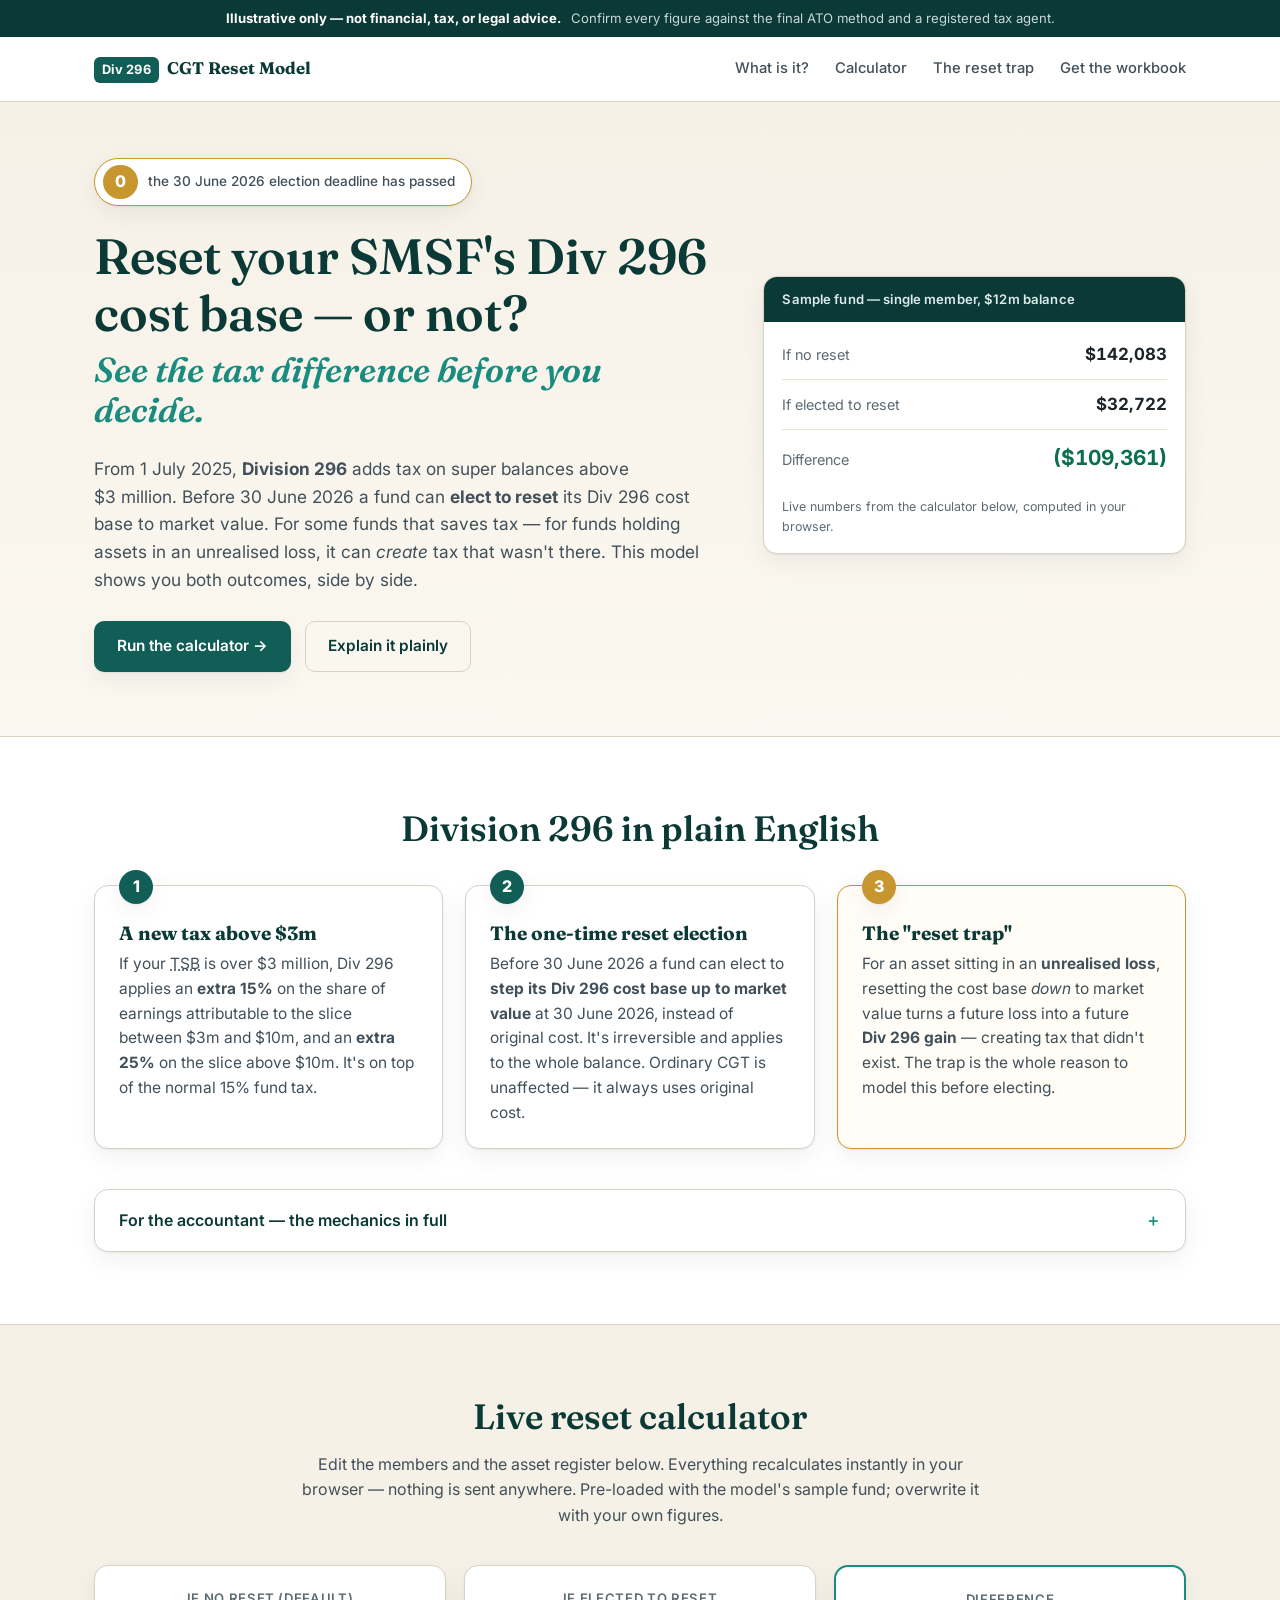
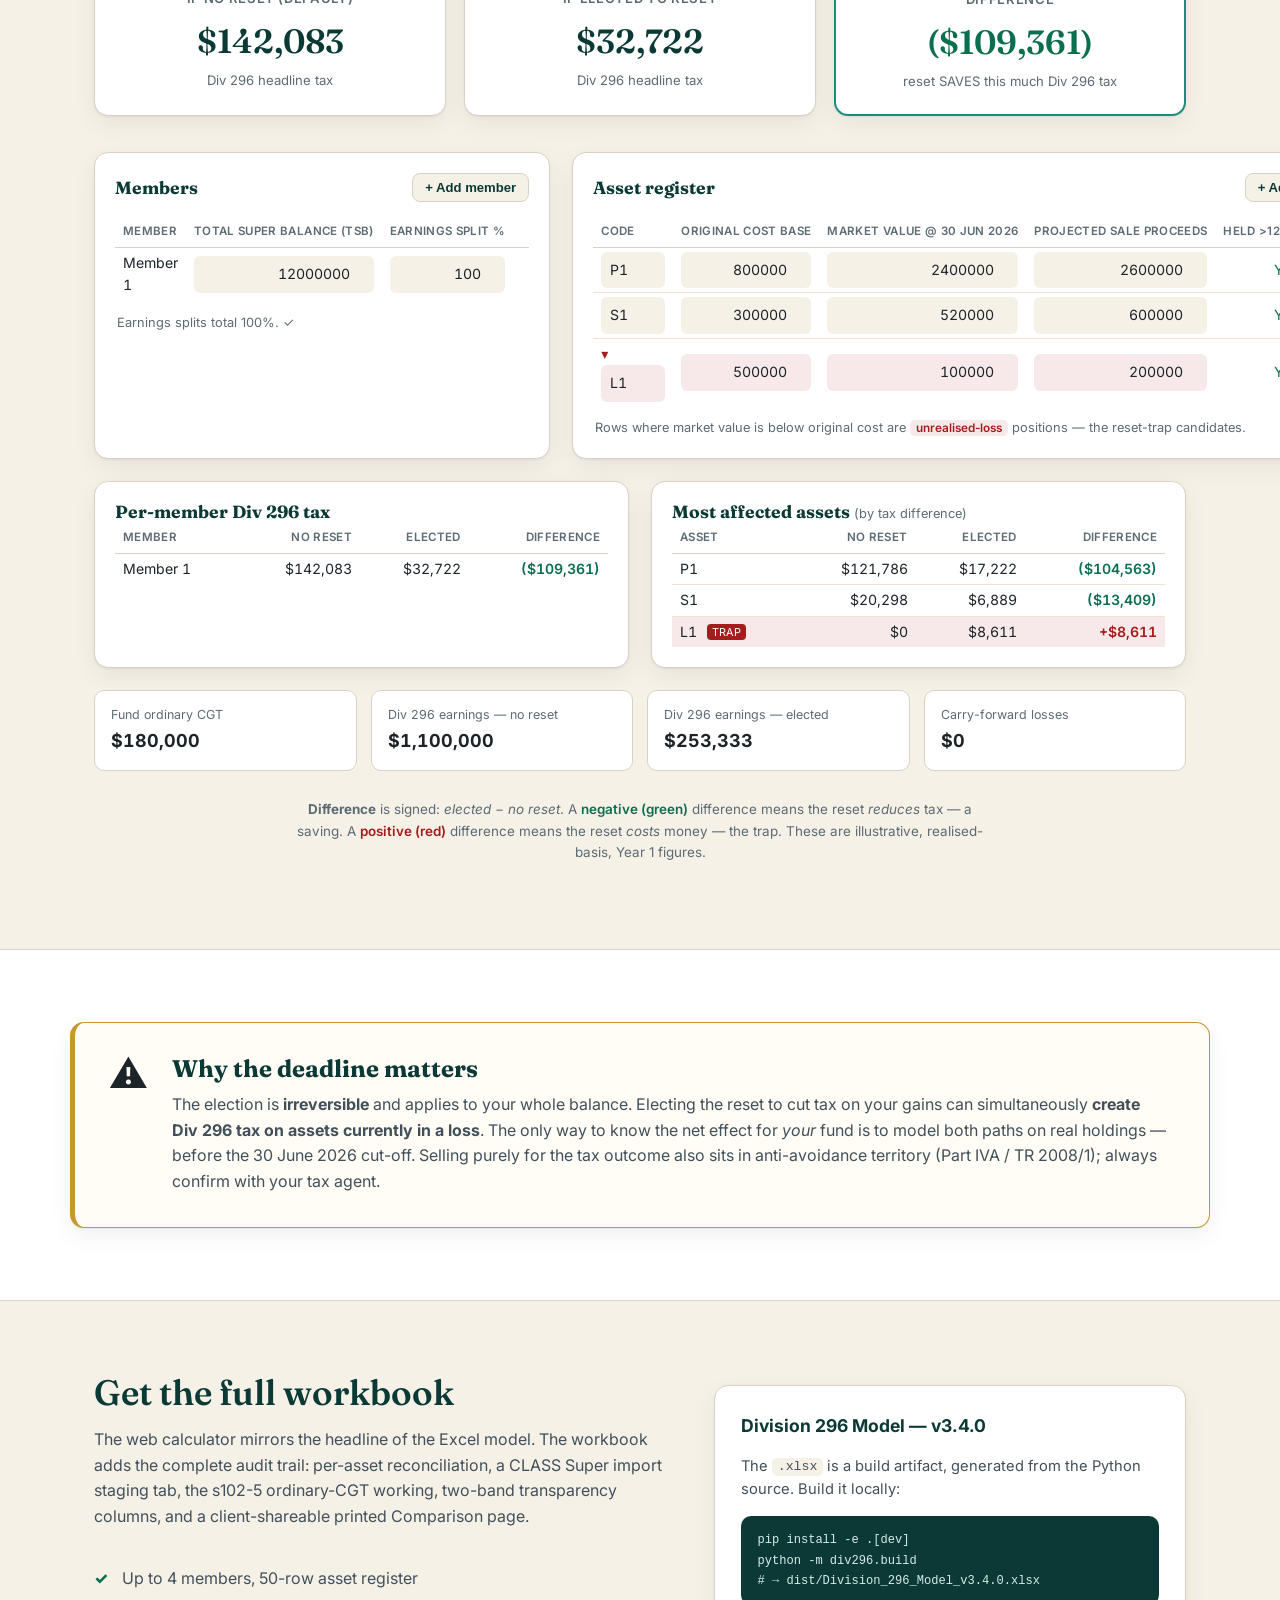
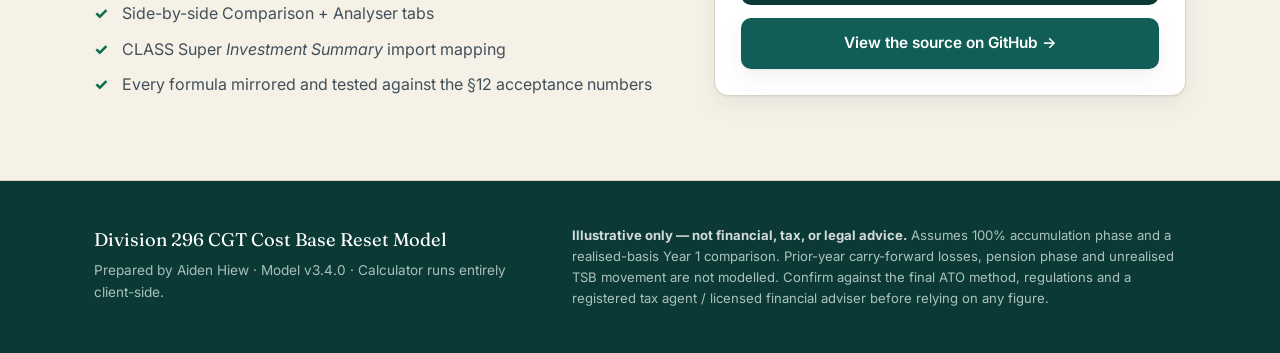
==== web/index.html @ 71cfc851 "Add static website: Div 296 reset explainer + live calculator A single-page, backend-free site under" ====
<!DOCTYPE html>
<html lang="en-AU">
  <head>
    <meta charset="UTF-8" />
    <meta name="viewport" content="width=device-width, initial-scale=1.0" />
    <title>Division 296 CGT Reset — should your SMSF elect before 30 June 2026?</title>
    <meta
      name="description"
      content="Illustrative model for the Division 296 cost-base reset election. See, side by side, your SMSF's Div 296 tax if you reset to market value vs if you don't — before the 30 June 2026 deadline."
    />
    <link rel="preconnect" href="https://fonts.googleapis.com" />
    <link rel="preconnect" href="https://fonts.gstatic.com" crossorigin />
    <link
      href="https://fonts.googleapis.com/css2?family=Inter:wght@400;500;600;700;800&family=Fraunces:opsz,wght@9..144,500;9..144,600&display=swap"
      rel="stylesheet"
    />
    <link rel="stylesheet" href="styles.css" />
  </head>
  <body>
    <!-- Persistent not-advice banner — mirrors the workbook's ILLUSTRATIVE header -->
    <div class="disclaimer-bar" role="note">
      <strong>Illustrative only — not financial, tax, or legal advice.</strong>
      <span>Confirm every figure against the final ATO method and a registered tax agent.</span>
    </div>

    <header class="site-header">
      <div class="wrap header-inner">
        <a class="brand" href="#top">
          <span class="brand-mark">Div&nbsp;296</span>
          <span class="brand-text">CGT Reset Model</span>
        </a>
        <nav class="nav">
          <a href="#explainer">What is it?</a>
          <a href="#calculator">Calculator</a>
          <a href="#trap">The reset trap</a>
          <a href="#download">Get the workbook</a>
        </nav>
      </div>
    </header>

    <main id="top">
      <!-- ───────────────────────── HERO ───────────────────────── -->
      <section class="hero">
        <div class="wrap hero-grid">
          <div class="hero-copy">
            <div class="countdown" id="countdown" aria-live="polite">
              <span class="countdown-num" id="countdown-days">—</span>
              <span class="countdown-label">days until the 30 June 2026 election deadline</span>
            </div>
            <h1>
              Reset your SMSF's Div&nbsp;296 cost base — or not?
              <em>See the tax difference before you decide.</em>
            </h1>
            <p class="lede">
              From 1 July 2025, <strong>Division 296</strong> adds tax on super balances above
              $3&nbsp;million. Before 30 June 2026 a fund can <strong>elect to reset</strong> its
              Div&nbsp;296 cost base to market value. For some funds that saves tax — for funds
              holding assets in an unrealised loss, it can <em>create</em> tax that wasn't there.
              This model shows you both outcomes, side by side.
            </p>
            <div class="hero-cta">
              <a class="btn btn-primary" href="#calculator">Run the calculator →</a>
              <a class="btn btn-ghost" href="#explainer">Explain it plainly</a>
            </div>
          </div>
          <aside class="hero-card" aria-label="Sample result">
            <div class="hero-card-head">Sample fund — single member, $12m balance</div>
            <div class="hero-card-rows" id="hero-sample">
              <!-- filled by app.js from the §12 sample register -->
            </div>
            <p class="hero-card-foot">
              Live numbers from the calculator below, computed in your browser.
            </p>
          </aside>
        </div>
      </section>

      <!-- ─────────────────────── EXPLAINER ─────────────────────── -->
      <section id="explainer" class="section">
        <div class="wrap">
          <h2 class="section-title">Division 296 in plain English</h2>
          <div class="explainer-grid">
            <article class="card">
              <div class="card-num">1</div>
              <h3>A new tax above $3m</h3>
              <p>
                If your <abbr title="Total Superannuation Balance">TSB</abbr> is over
                $3&nbsp;million, Div&nbsp;296 applies an <strong>extra 15%</strong> on the share of
                earnings attributable to the slice between $3m and $10m, and an
                <strong>extra 25%</strong> on the slice above $10m. It's on top of the normal 15%
                fund tax.
              </p>
            </article>
            <article class="card">
              <div class="card-num">2</div>
              <h3>The one-time reset election</h3>
              <p>
                Before 30 June 2026 a fund can elect to <strong>step its Div&nbsp;296 cost base up
                to market value</strong> at 30 June 2026, instead of original cost. It's
                irreversible and applies to the whole balance. Ordinary CGT is unaffected — it
                always uses original cost.
              </p>
            </article>
            <article class="card card-warn">
              <div class="card-num">3</div>
              <h3>The "reset trap"</h3>
              <p>
                For an asset sitting in an <strong>unrealised loss</strong>, resetting the cost base
                <em>down</em> to market value turns a future loss into a future
                <strong>Div&nbsp;296 gain</strong> — creating tax that didn't exist. The trap is the
                whole reason to model this before electing.
              </p>
            </article>
          </div>

          <details class="deep-dive">
            <summary>For the accountant — the mechanics in full</summary>
            <div class="deep-dive-body">
              <ul>
                <li>
                  <strong>Two-band tax.</strong> A member's tax =
                  <code>earnings × split × (band1 × 15% + band2 × 25%)</code>, where
                  <code>band1</code> is the proportion of TSB in the $3m–$10m slice and
                  <code>band2</code> the proportion above $10m. The $10m / +25% tier is enacted law
                  and always applies.
                </li>
                <li>
                  <strong>Intra-year netting (s102-5).</strong> Capital gains and losses net within
                  the income year at the fund level, for both ordinary CGT and Div&nbsp;296. Div&nbsp;296
                  fund earnings = <code>MAX(0, Σ adjusted gains)</code> — floored at zero.
                </li>
                <li>
                  <strong>1/3 CGT discount.</strong> Applies to assets held &gt; 12 months, to gains
                  only (never losses), on both the ordinary and Div&nbsp;296 sides.
                </li>
                <li>
                  <strong>Per-asset allocation.</strong> Each asset's Div&nbsp;296 tax is its share of
                  the headline, pro-rata by positive adjusted gain. Loss assets bear $0 — even when
                  they reduce the headline at fund level.
                </li>
                <li>
                  <strong>Not modelled:</strong> prior-year carry-forward losses, pension phase
                  (assumes 100% accumulation), and unrealised TSB movement under the no-reset path
                  (compares realised vs realised). See the workbook's Notes tab.
                </li>
              </ul>
            </div>
          </details>
        </div>
      </section>

      <!-- ─────────────────────── CALCULATOR ─────────────────────── -->
      <section id="calculator" class="section section-alt">
        <div class="wrap">
          <h2 class="section-title">Live reset calculator</h2>
          <p class="section-sub">
            Edit the members and the asset register below. Everything recalculates instantly in
            your browser — nothing is sent anywhere. Pre-loaded with the model's sample fund;
            overwrite it with your own figures.
          </p>

          <!-- Headline result cards -->
          <div class="result-cards" id="result-cards" aria-live="polite">
            <div class="result-card">
              <div class="result-label">If no reset (default)</div>
              <div class="result-value" id="rc-noreset">—</div>
              <div class="result-note">Div 296 headline tax</div>
            </div>
            <div class="result-card">
              <div class="result-label">If elected to reset</div>
              <div class="result-value" id="rc-elected">—</div>
              <div class="result-note">Div 296 headline tax</div>
            </div>
            <div class="result-card result-card-diff">
              <div class="result-label">Difference</div>
              <div class="result-value" id="rc-diff">—</div>
              <div class="result-note" id="rc-diff-note">elected − no reset</div>
            </div>
          </div>

          <div class="calc-grid">
            <!-- Members -->
            <div class="panel">
              <div class="panel-head">
                <h3>Members</h3>
                <button class="btn-mini" id="add-member" type="button">+ Add member</button>
              </div>
              <div class="table-scroll">
                <table class="data-table" id="members-table">
                  <thead>
                    <tr>
                      <th>Member</th>
                      <th>Total super balance (TSB)</th>
                      <th>Earnings split %</th>
                      <th aria-label="remove"></th>
                    </tr>
                  </thead>
                  <tbody id="members-body"></tbody>
                </table>
              </div>
              <p class="panel-hint" id="split-hint"></p>
            </div>

            <!-- Assets -->
            <div class="panel">
              <div class="panel-head">
                <h3>Asset register</h3>
                <button class="btn-mini" id="add-asset" type="button">+ Add asset</button>
              </div>
              <div class="table-scroll">
                <table class="data-table data-table-assets" id="assets-table">
                  <thead>
                    <tr>
                      <th>Code</th>
                      <th>Original cost base</th>
                      <th>Market value @ 30 Jun 2026</th>
                      <th>Projected sale proceeds</th>
                      <th title="Held more than 12 months — eligible for the 1/3 CGT discount">
                        Held&nbsp;&gt;12m?
                      </th>
                      <th aria-label="remove"></th>
                    </tr>
                  </thead>
                  <tbody id="assets-body"></tbody>
                </table>
              </div>
              <p class="panel-hint">
                Rows where market value is below original cost are
                <span class="loss-chip">unrealised-loss</span> positions — the reset-trap candidates.
              </p>
            </div>
          </div>

          <!-- Breakdown: per-member + most-affected assets -->
          <div class="breakdown-grid">
            <div class="panel">
              <h3>Per-member Div 296 tax</h3>
              <div class="table-scroll">
                <table class="data-table" id="permember-table">
                  <thead>
                    <tr>
                      <th>Member</th>
                      <th>No reset</th>
                      <th>Elected</th>
                      <th>Difference</th>
                    </tr>
                  </thead>
                  <tbody id="permember-body"></tbody>
                </table>
              </div>
            </div>
            <div class="panel">
              <h3>Most affected assets <span class="subtle">(by tax difference)</span></h3>
              <div class="table-scroll">
                <table class="data-table" id="asset-impact-table">
                  <thead>
                    <tr>
                      <th>Asset</th>
                      <th>No reset</th>
                      <th>Elected</th>
                      <th>Difference</th>
                    </tr>
                  </thead>
                  <tbody id="asset-impact-body"></tbody>
                </table>
              </div>
            </div>
          </div>

          <!-- Supporting fund-level figures -->
          <div class="fund-figures" id="fund-figures"></div>

          <p class="calc-foot">
            <strong>Difference</strong> is signed: <em>elected − no&nbsp;reset</em>. A
            <span class="neg-inline">negative (green)</span> difference means the reset
            <em>reduces</em> tax — a saving. A <span class="pos-inline">positive (red)</span>
            difference means the reset <em>costs</em> money — the trap. These are illustrative,
            realised-basis, Year&nbsp;1 figures.
          </p>
        </div>
      </section>

      <!-- ─────────────────────── TRAP CALLOUT ─────────────────────── -->
      <section id="trap" class="section">
        <div class="wrap trap-callout">
          <div class="trap-icon" aria-hidden="true">⚠</div>
          <div>
            <h2>Why the deadline matters</h2>
            <p>
              The election is <strong>irreversible</strong> and applies to your whole balance.
              Electing the reset to cut tax on your gains can simultaneously
              <strong>create Div&nbsp;296 tax on assets currently in a loss</strong>. The only way to
              know the net effect for <em>your</em> fund is to model both paths on real holdings —
              before the 30 June 2026 cut-off. Selling purely for the tax outcome also sits in
              anti-avoidance territory (Part&nbsp;IVA / TR&nbsp;2008/1); always confirm with your tax
              agent.
            </p>
          </div>
        </div>
      </section>

      <!-- ─────────────────────── DOWNLOAD ─────────────────────── -->
      <section id="download" class="section section-alt">
        <div class="wrap download-grid">
          <div>
            <h2 class="section-title">Get the full workbook</h2>
            <p class="section-sub">
              The web calculator mirrors the headline of the Excel model. The workbook adds the
              complete audit trail: per-asset reconciliation, a CLASS Super import staging tab, the
              s102-5 ordinary-CGT working, two-band transparency columns, and a client-shareable
              printed Comparison page.
            </p>
            <ul class="feature-list">
              <li>Up to 4 members, 50-row asset register</li>
              <li>Side-by-side Comparison + Analyser tabs</li>
              <li>CLASS Super <em>Investment Summary</em> import mapping</li>
              <li>Every formula mirrored and tested against the §12 acceptance numbers</li>
            </ul>
          </div>
          <aside class="download-card">
            <div class="download-version" id="download-version">Division 296 Model — v3.4.0</div>
            <p>
              The <code>.xlsx</code> is a build artifact, generated from the Python source. Build it
              locally:
            </p>
            <pre><code>pip install -e .[dev]
python -m div296.build
# → dist/Division_296_Model_v3.4.0.xlsx</code></pre>
            <a
              class="btn btn-primary btn-block"
              href="https://github.com/aidenhiew/div296_cgt_reset"
              >View the source on GitHub →</a
            >
          </aside>
        </div>
      </section>
    </main>

    <footer class="site-footer">
      <div class="wrap footer-inner">
        <div>
          <div class="footer-brand">Division 296 CGT Cost Base Reset Model</div>
          <p class="footer-meta">
            Prepared by Aiden Hiew · Model <span id="footer-version">v3.4.0</span> ·
            Calculator runs entirely client-side.
          </p>
        </div>
        <p class="footer-disclaimer">
          <strong>Illustrative only — not financial, tax, or legal advice.</strong> Assumes 100%
          accumulation phase and a realised-basis Year&nbsp;1 comparison. Prior-year carry-forward
          losses, pension phase and unrealised TSB movement are not modelled. Confirm against the
          final ATO method, regulations and a registered tax agent / licensed financial adviser
          before relying on any figure.
        </p>
      </div>
    </footer>

    <script type="module" src="app.js"></script>
  </body>
</html>
---- web/styles.css ----
/* Division 296 CGT Reset — site styles.
   Palette echoes the workbook: dark teal section titles, sand/slate/sage,
   gold accent, and the sign-colour convention (muted green saving / red cost). */

:root {
  --teal-900: #0b3a36;
  --teal-700: #115e56;
  --teal-500: #1a8c7f;
  --sand: #f6f1e7;
  --sand-deep: #ece3d2;
  --slate: #41505a;
  --ink: #1c2429;
  --muted: #5c6b73;
  --line: #d9d2c4;
  --gold: #c8962e;
  --green: #0b6e4f; /* saving — matches Analyser reset-impact convention */
  --red: #a61b1b; /* cost / trap */
  --green-bg: #e8f3ee;
  --red-bg: #f7e9e9;
  --white: #ffffff;
  --shadow: 0 1px 2px rgba(16, 24, 28, 0.06), 0 8px 24px rgba(16, 24, 28, 0.06);
  --radius: 14px;
  --maxw: 1140px;
}

* {
  box-sizing: border-box;
}

html {
  scroll-behavior: smooth;
}

body {
  margin: 0;
  font-family: "Inter", system-ui, -apple-system, Segoe UI, Roboto, sans-serif;
  color: var(--ink);
  background: var(--white);
  line-height: 1.6;
  -webkit-font-smoothing: antialiased;
}

.wrap {
  max-width: var(--maxw);
  margin: 0 auto;
  padding: 0 24px;
}

h1,
h2,
h3 {
  font-family: "Fraunces", Georgia, serif;
  line-height: 1.15;
  color: var(--teal-900);
  margin: 0 0 0.4em;
}

a {
  color: var(--teal-700);
  text-decoration: none;
}
a:hover {
  text-decoration: underline;
}

abbr {
  text-decoration-style: dotted;
  cursor: help;
}

code {
  font-family: ui-monospace, SFMono-Regular, Menlo, Consolas, monospace;
  font-size: 0.9em;
  background: var(--sand);
  padding: 0.1em 0.4em;
  border-radius: 5px;
}

/* ── Disclaimer bar ── */
.disclaimer-bar {
  background: var(--teal-900);
  color: #e9f3f0;
  font-size: 0.82rem;
  text-align: center;
  padding: 8px 16px;
}
.disclaimer-bar strong {
  color: var(--white);
}
.disclaimer-bar span {
  opacity: 0.85;
  margin-left: 6px;
}

/* ── Header ── */
.site-header {
  position: sticky;
  top: 0;
  z-index: 20;
  background: rgba(255, 255, 255, 0.92);
  backdrop-filter: blur(8px);
  border-bottom: 1px solid var(--line);
}
.header-inner {
  display: flex;
  align-items: center;
  justify-content: space-between;
  height: 64px;
}
.brand {
  display: flex;
  align-items: baseline;
  gap: 8px;
  color: var(--teal-900);
  font-weight: 700;
}
.brand:hover {
  text-decoration: none;
}
.brand-mark {
  background: var(--teal-700);
  color: var(--white);
  font-size: 0.8rem;
  padding: 3px 8px;
  border-radius: 6px;
  letter-spacing: 0.02em;
}
.brand-text {
  font-family: "Fraunces", serif;
  font-size: 1.05rem;
}
.nav {
  display: flex;
  gap: 26px;
  font-size: 0.92rem;
  font-weight: 500;
}
.nav a {
  color: var(--slate);
}
@media (max-width: 720px) {
  .nav {
    display: none;
  }
}

/* ── Hero ── */
.hero {
  background: linear-gradient(180deg, var(--sand) 0%, #fbf8f1 100%);
  border-bottom: 1px solid var(--line);
  padding: 56px 0 64px;
}
.hero-grid {
  display: grid;
  grid-template-columns: 1.25fr 0.85fr;
  gap: 48px;
  align-items: center;
}
@media (max-width: 880px) {
  .hero-grid {
    grid-template-columns: 1fr;
    gap: 32px;
  }
}
.countdown {
  display: inline-flex;
  align-items: center;
  gap: 10px;
  background: var(--white);
  border: 1px solid var(--gold);
  color: var(--slate);
  border-radius: 999px;
  padding: 6px 16px 6px 8px;
  font-size: 0.85rem;
  font-weight: 500;
  box-shadow: var(--shadow);
  margin-bottom: 22px;
}
.countdown-num {
  background: var(--gold);
  color: var(--white);
  font-weight: 800;
  font-size: 1rem;
  border-radius: 999px;
  padding: 4px 12px;
  min-width: 34px;
  text-align: center;
}
.hero-copy h1 {
  font-size: clamp(2rem, 4.4vw, 3.1rem);
  font-weight: 600;
  margin-bottom: 0.5em;
}
.hero-copy h1 em {
  display: block;
  color: var(--teal-500);
  font-style: italic;
  font-size: 0.7em;
  margin-top: 0.25em;
}
.lede {
  font-size: 1.08rem;
  color: var(--slate);
  max-width: 38em;
}
.hero-cta {
  display: flex;
  gap: 14px;
  margin-top: 28px;
  flex-wrap: wrap;
}

.btn {
  display: inline-block;
  font-weight: 600;
  font-size: 0.96rem;
  padding: 12px 22px;
  border-radius: 10px;
  border: 1.5px solid transparent;
  cursor: pointer;
  transition: transform 0.05s ease, box-shadow 0.15s ease, background 0.15s ease;
}
.btn:hover {
  text-decoration: none;
}
.btn:active {
  transform: translateY(1px);
}
.btn-primary {
  background: var(--teal-700);
  color: var(--white);
  box-shadow: var(--shadow);
}
.btn-primary:hover {
  background: var(--teal-900);
}
.btn-ghost {
  background: transparent;
  border-color: var(--line);
  color: var(--teal-900);
}
.btn-ghost:hover {
  border-color: var(--teal-500);
}
.btn-block {
  display: block;
  text-align: center;
  width: 100%;
}

/* Hero sample card */
.hero-card {
  background: var(--white);
  border: 1px solid var(--line);
  border-radius: var(--radius);
  box-shadow: var(--shadow);
  overflow: hidden;
}
.hero-card-head {
  background: var(--teal-900);
  color: #dcebe9;
  font-size: 0.82rem;
  font-weight: 600;
  padding: 12px 18px;
  letter-spacing: 0.01em;
}
.hero-card-rows {
  padding: 8px 18px;
}
.hero-row {
  display: flex;
  justify-content: space-between;
  align-items: baseline;
  padding: 11px 0;
  border-bottom: 1px solid var(--sand-deep);
}
.hero-row:last-child {
  border-bottom: 0;
}
.hero-row .k {
  color: var(--muted);
  font-size: 0.9rem;
}
.hero-row .v {
  font-weight: 700;
  font-variant-numeric: tabular-nums;
  font-size: 1.05rem;
}
.hero-row.headline .v {
  font-size: 1.3rem;
}
.hero-card-foot {
  font-size: 0.78rem;
  color: var(--muted);
  padding: 0 18px 16px;
  margin: 4px 0 0;
}

/* ── Sections ── */
.section {
  padding: 72px 0;
}
.section-alt {
  background: var(--sand);
  border-top: 1px solid var(--line);
  border-bottom: 1px solid var(--line);
}
.section-title {
  font-size: clamp(1.6rem, 3vw, 2.2rem);
  font-weight: 600;
  text-align: center;
}
.section-sub {
  text-align: center;
  color: var(--slate);
  max-width: 44em;
  margin: 0 auto 36px;
}

/* Explainer cards */
.explainer-grid {
  display: grid;
  grid-template-columns: repeat(3, 1fr);
  gap: 22px;
  margin-top: 36px;
}
@media (max-width: 820px) {
  .explainer-grid {
    grid-template-columns: 1fr;
  }
}
.card {
  position: relative;
  background: var(--white);
  border: 1px solid var(--line);
  border-radius: var(--radius);
  padding: 28px 24px 22px;
  box-shadow: var(--shadow);
}
.card-num {
  position: absolute;
  top: -16px;
  left: 24px;
  width: 34px;
  height: 34px;
  border-radius: 50%;
  background: var(--teal-700);
  color: var(--white);
  font-weight: 800;
  display: grid;
  place-items: center;
  box-shadow: var(--shadow);
}
.card h3 {
  margin-top: 8px;
  font-size: 1.2rem;
}
.card p {
  color: var(--slate);
  margin: 0;
  font-size: 0.97rem;
}
.card-warn {
  border-color: var(--gold);
  background: #fffdf6;
}
.card-warn .card-num {
  background: var(--gold);
}

.deep-dive {
  margin-top: 40px;
  background: var(--white);
  border: 1px solid var(--line);
  border-radius: var(--radius);
  box-shadow: var(--shadow);
  overflow: hidden;
}
.deep-dive summary {
  cursor: pointer;
  padding: 18px 24px;
  font-weight: 600;
  color: var(--teal-900);
  list-style: none;
}
.deep-dive summary::after {
  content: "＋";
  float: right;
  color: var(--teal-500);
  font-weight: 700;
}
.deep-dive[open] summary::after {
  content: "－";
}
.deep-dive-body {
  padding: 0 24px 20px;
  border-top: 1px solid var(--sand-deep);
}
.deep-dive-body ul {
  margin: 16px 0 0;
  padding-left: 20px;
  color: var(--slate);
}
.deep-dive-body li {
  margin-bottom: 12px;
}

/* ── Calculator ── */
.result-cards {
  display: grid;
  grid-template-columns: repeat(3, 1fr);
  gap: 18px;
  margin: 8px 0 36px;
}
@media (max-width: 720px) {
  .result-cards {
    grid-template-columns: 1fr;
  }
}
.result-card {
  background: var(--white);
  border: 1px solid var(--line);
  border-radius: var(--radius);
  padding: 22px 24px;
  box-shadow: var(--shadow);
  text-align: center;
}
.result-card-diff {
  border-width: 2px;
  border-color: var(--teal-500);
}
.result-label {
  font-size: 0.82rem;
  font-weight: 600;
  text-transform: uppercase;
  letter-spacing: 0.05em;
  color: var(--muted);
}
.result-value {
  font-family: "Fraunces", serif;
  font-size: 2.1rem;
  font-weight: 600;
  color: var(--teal-900);
  margin: 6px 0 2px;
  font-variant-numeric: tabular-nums;
}
.result-note {
  font-size: 0.82rem;
  color: var(--muted);
}
.result-value.neg {
  color: var(--green);
}
.result-value.pos {
  color: var(--red);
}

.calc-grid,
.breakdown-grid {
  display: grid;
  grid-template-columns: 0.85fr 1.15fr;
  gap: 22px;
}
.breakdown-grid {
  grid-template-columns: 1fr 1fr;
  margin-top: 22px;
}
@media (max-width: 920px) {
  .calc-grid,
  .breakdown-grid {
    grid-template-columns: 1fr;
  }
}
.panel {
  background: var(--white);
  border: 1px solid var(--line);
  border-radius: var(--radius);
  padding: 20px;
  box-shadow: var(--shadow);
}
.panel h3 {
  font-size: 1.1rem;
  margin: 0;
}
.panel-head {
  display: flex;
  align-items: center;
  justify-content: space-between;
  margin-bottom: 14px;
}
.subtle {
  font-family: "Inter", sans-serif;
  font-weight: 400;
  font-size: 0.8rem;
  color: var(--muted);
}
.btn-mini {
  background: var(--sand);
  border: 1px solid var(--line);
  color: var(--teal-900);
  font-weight: 600;
  font-size: 0.82rem;
  padding: 6px 12px;
  border-radius: 8px;
  cursor: pointer;
}
.btn-mini:hover {
  background: var(--sand-deep);
}
.panel-hint {
  font-size: 0.8rem;
  color: var(--muted);
  margin: 12px 2px 0;
}

.table-scroll {
  overflow-x: auto;
}
.data-table {
  width: 100%;
  border-collapse: collapse;
  font-size: 0.88rem;
}
.data-table th {
  text-align: right;
  font-size: 0.72rem;
  text-transform: uppercase;
  letter-spacing: 0.03em;
  color: var(--muted);
  font-weight: 600;
  padding: 6px 8px;
  border-bottom: 1.5px solid var(--line);
  white-space: nowrap;
}
.data-table th:first-child {
  text-align: left;
}
.data-table td {
  padding: 4px 8px;
  border-bottom: 1px solid var(--sand-deep);
  text-align: right;
  font-variant-numeric: tabular-nums;
}
.data-table td:first-child {
  text-align: left;
}
.data-table tbody tr:last-child td {
  border-bottom: 0;
}
.data-table input[type="text"],
.data-table input[type="number"] {
  width: 100%;
  min-width: 72px;
  border: 1px solid transparent;
  background: var(--sand);
  border-radius: 6px;
  padding: 6px 8px;
  font: inherit;
  font-variant-numeric: tabular-nums;
  text-align: right;
  color: var(--ink);
}
.data-table input[type="text"] {
  text-align: left;
  min-width: 64px;
}
.data-table input:focus {
  outline: none;
  border-color: var(--teal-500);
  background: var(--white);
}
.data-table tr.loss-row input {
  background: var(--red-bg);
}
.data-table tr.loss-row td:first-child::before {
  content: "▾ ";
  color: var(--red);
}
.row-remove {
  background: none;
  border: none;
  color: var(--muted);
  cursor: pointer;
  font-size: 1.1rem;
  line-height: 1;
  padding: 2px 6px;
}
.row-remove:hover {
  color: var(--red);
}
.held-toggle {
  cursor: pointer;
  user-select: none;
}
.loss-chip {
  background: var(--red-bg);
  color: var(--red);
  border-radius: 5px;
  padding: 1px 6px;
  font-weight: 600;
  font-size: 0.92em;
}

/* per-member / impact tables — value colouring */
.val-neg {
  color: var(--green);
  font-weight: 600;
}
.val-pos {
  color: var(--red);
  font-weight: 600;
}
.trap-row td {
  background: var(--red-bg);
}
.trap-tag {
  font-size: 0.68rem;
  background: var(--red);
  color: var(--white);
  border-radius: 4px;
  padding: 1px 5px;
  margin-left: 6px;
  vertical-align: middle;
}

.fund-figures {
  display: grid;
  grid-template-columns: repeat(4, 1fr);
  gap: 14px;
  margin-top: 22px;
}
@media (max-width: 720px) {
  .fund-figures {
    grid-template-columns: 1fr 1fr;
  }
}
.fund-fig {
  background: var(--white);
  border: 1px solid var(--line);
  border-radius: 10px;
  padding: 14px 16px;
}
.fund-fig .k {
  font-size: 0.78rem;
  color: var(--muted);
}
.fund-fig .v {
  font-weight: 700;
  font-size: 1.12rem;
  font-variant-numeric: tabular-nums;
  margin-top: 2px;
}

.neg-inline {
  color: var(--green);
  font-weight: 600;
}
.pos-inline {
  color: var(--red);
  font-weight: 600;
}
.calc-foot {
  font-size: 0.84rem;
  color: var(--muted);
  margin-top: 28px;
  text-align: center;
  max-width: 52em;
  margin-left: auto;
  margin-right: auto;
}

/* ── Trap callout ── */
.trap-callout {
  display: grid;
  grid-template-columns: auto 1fr;
  gap: 24px;
  align-items: start;
  background: #fffdf6;
  border: 1px solid var(--gold);
  border-left: 5px solid var(--gold);
  border-radius: var(--radius);
  padding: 32px 34px;
  box-shadow: var(--shadow);
}
.trap-icon {
  font-size: 2.4rem;
  line-height: 1;
}
.trap-callout h2 {
  margin-top: 0;
}
.trap-callout p {
  color: var(--slate);
  margin: 0;
}

/* ── Download ── */
.download-grid {
  display: grid;
  grid-template-columns: 1.1fr 0.9fr;
  gap: 44px;
  align-items: center;
}
@media (max-width: 820px) {
  .download-grid {
    grid-template-columns: 1fr;
  }
}
.download-grid .section-title,
.download-grid .section-sub {
  text-align: left;
  margin-left: 0;
}
.feature-list {
  list-style: none;
  padding: 0;
  margin: 8px 0 0;
}
.feature-list li {
  padding-left: 28px;
  position: relative;
  margin-bottom: 10px;
  color: var(--slate);
}
.feature-list li::before {
  content: "✓";
  position: absolute;
  left: 0;
  color: var(--green);
  font-weight: 800;
}
.download-card {
  background: var(--white);
  border: 1px solid var(--line);
  border-radius: var(--radius);
  padding: 26px;
  box-shadow: var(--shadow);
}
.download-version {
  font-weight: 700;
  color: var(--teal-900);
  font-size: 1.1rem;
  margin-bottom: 10px;
}
.download-card p {
  font-size: 0.92rem;
  color: var(--slate);
}
.download-card pre {
  background: var(--teal-900);
  color: #d7ece8;
  padding: 14px 16px;
  border-radius: 10px;
  overflow-x: auto;
  font-size: 0.84rem;
  line-height: 1.5;
}
.download-card pre code {
  background: none;
  padding: 0;
  color: inherit;
}

/* ── Footer ── */
.site-footer {
  background: var(--teal-900);
  color: #cfe0dc;
  padding: 44px 0;
}
.footer-inner {
  display: grid;
  grid-template-columns: 1fr 1.4fr;
  gap: 40px;
}
@media (max-width: 760px) {
  .footer-inner {
    grid-template-columns: 1fr;
    gap: 20px;
  }
}
.footer-brand {
  font-family: "Fraunces", serif;
  font-size: 1.15rem;
  color: var(--white);
}
.footer-meta {
  font-size: 0.85rem;
  opacity: 0.8;
  margin: 6px 0 0;
}
.footer-disclaimer {
  font-size: 0.82rem;
  opacity: 0.82;
  margin: 0;
}
.footer-disclaimer strong {
  color: var(--white);
  opacity: 1;
}
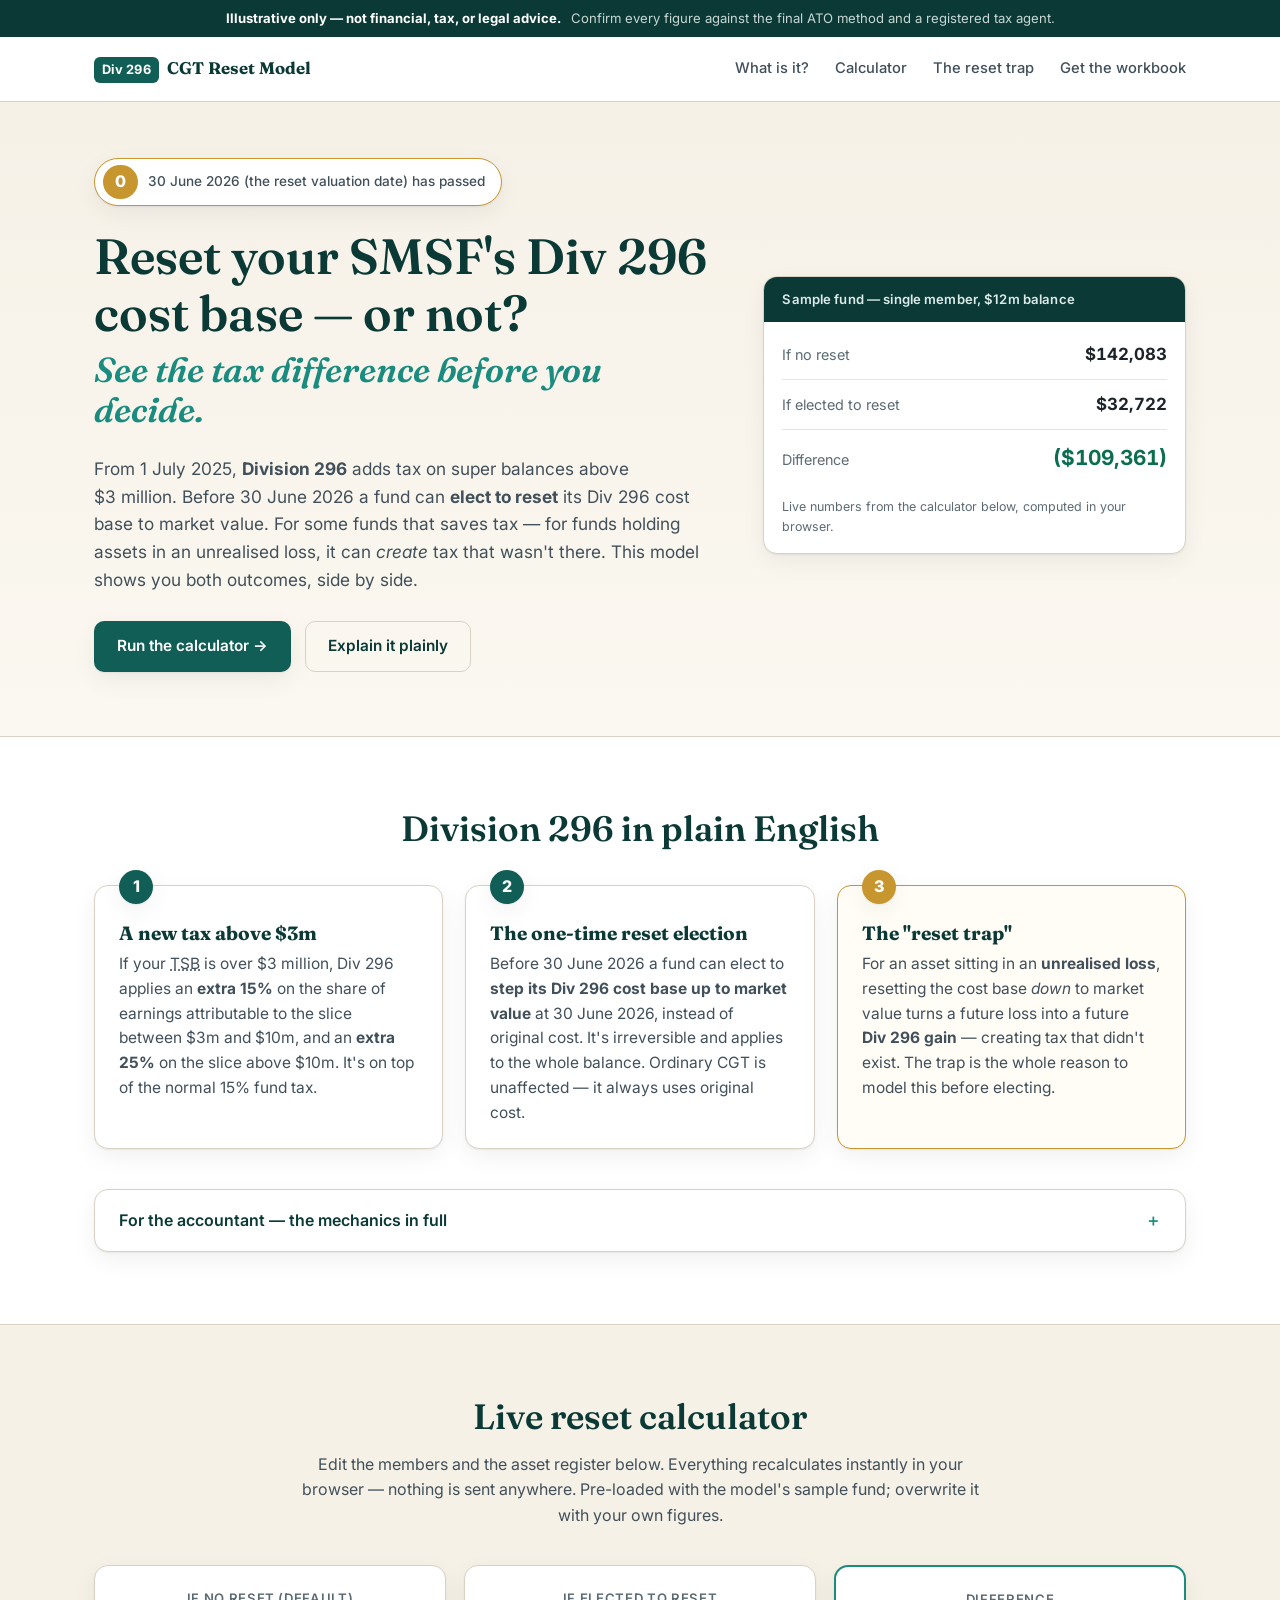
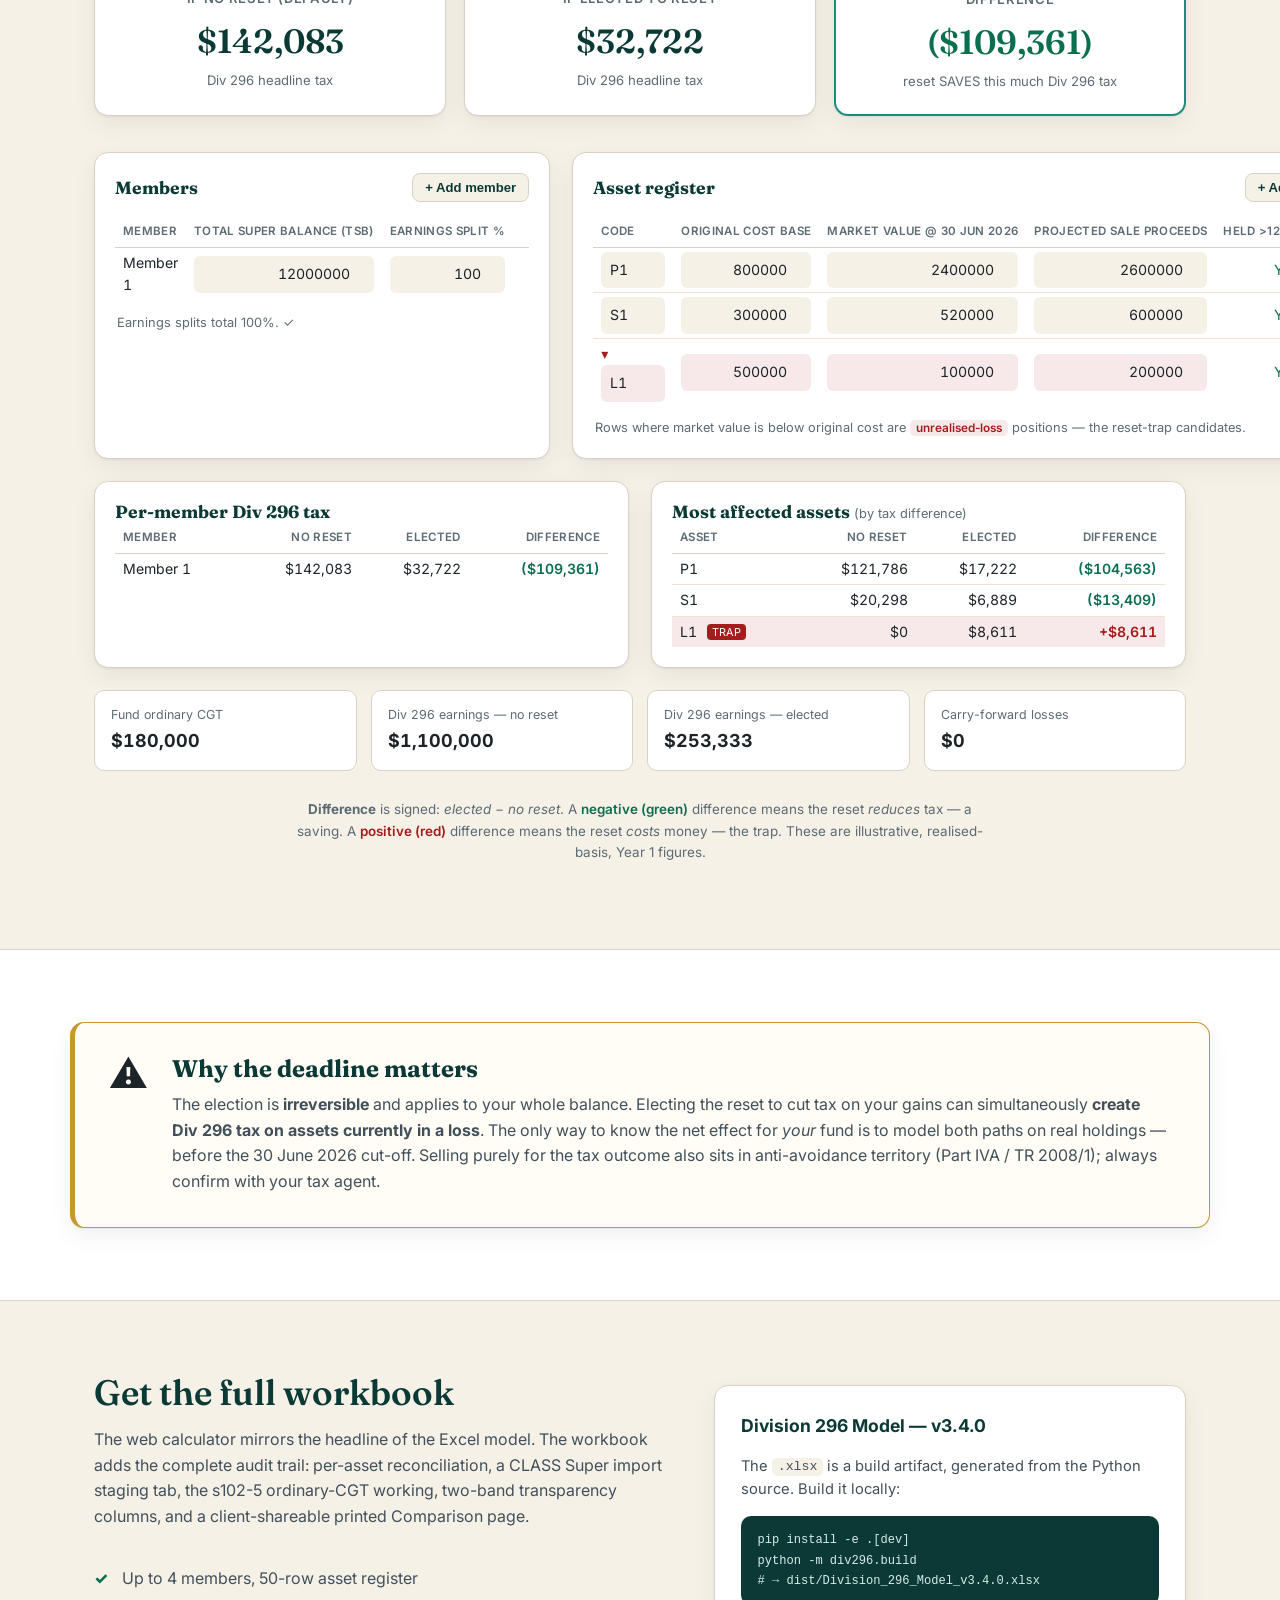
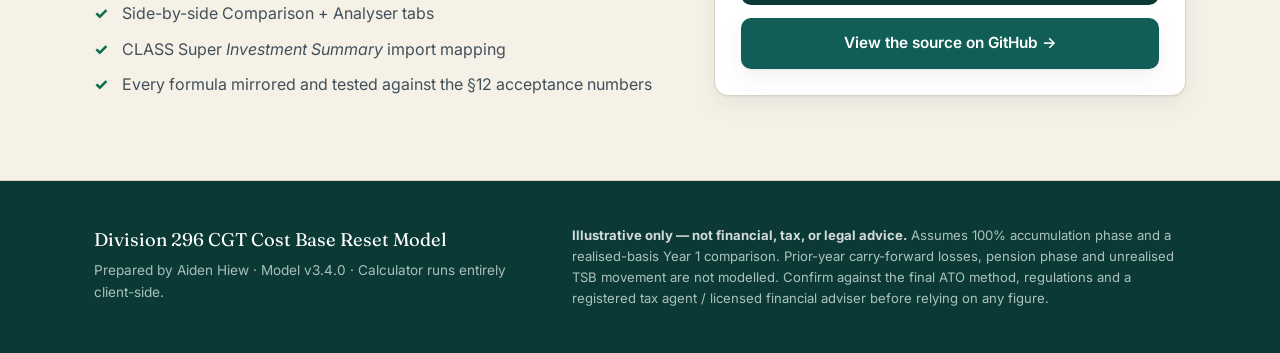
==== commit 721fe6a4: "Reframe countdown: 30 June 2026 is the reset valuation date, not a deadline The election is made wit" ====
--- a/web/index.html
+++ b/web/index.html
@@ -45,7 +45,7 @@
           <div class="hero-copy">
             <div class="countdown" id="countdown" aria-live="polite">
               <span class="countdown-num" id="countdown-days">—</span>
-              <span class="countdown-label">days until the 30 June 2026 election deadline</span>
+              <span class="countdown-label">days until 30 June 2026 (the reset valuation date)</span>
             </div>
             <h1>
               Reset your SMSF's Div&nbsp;296 cost base — or not?
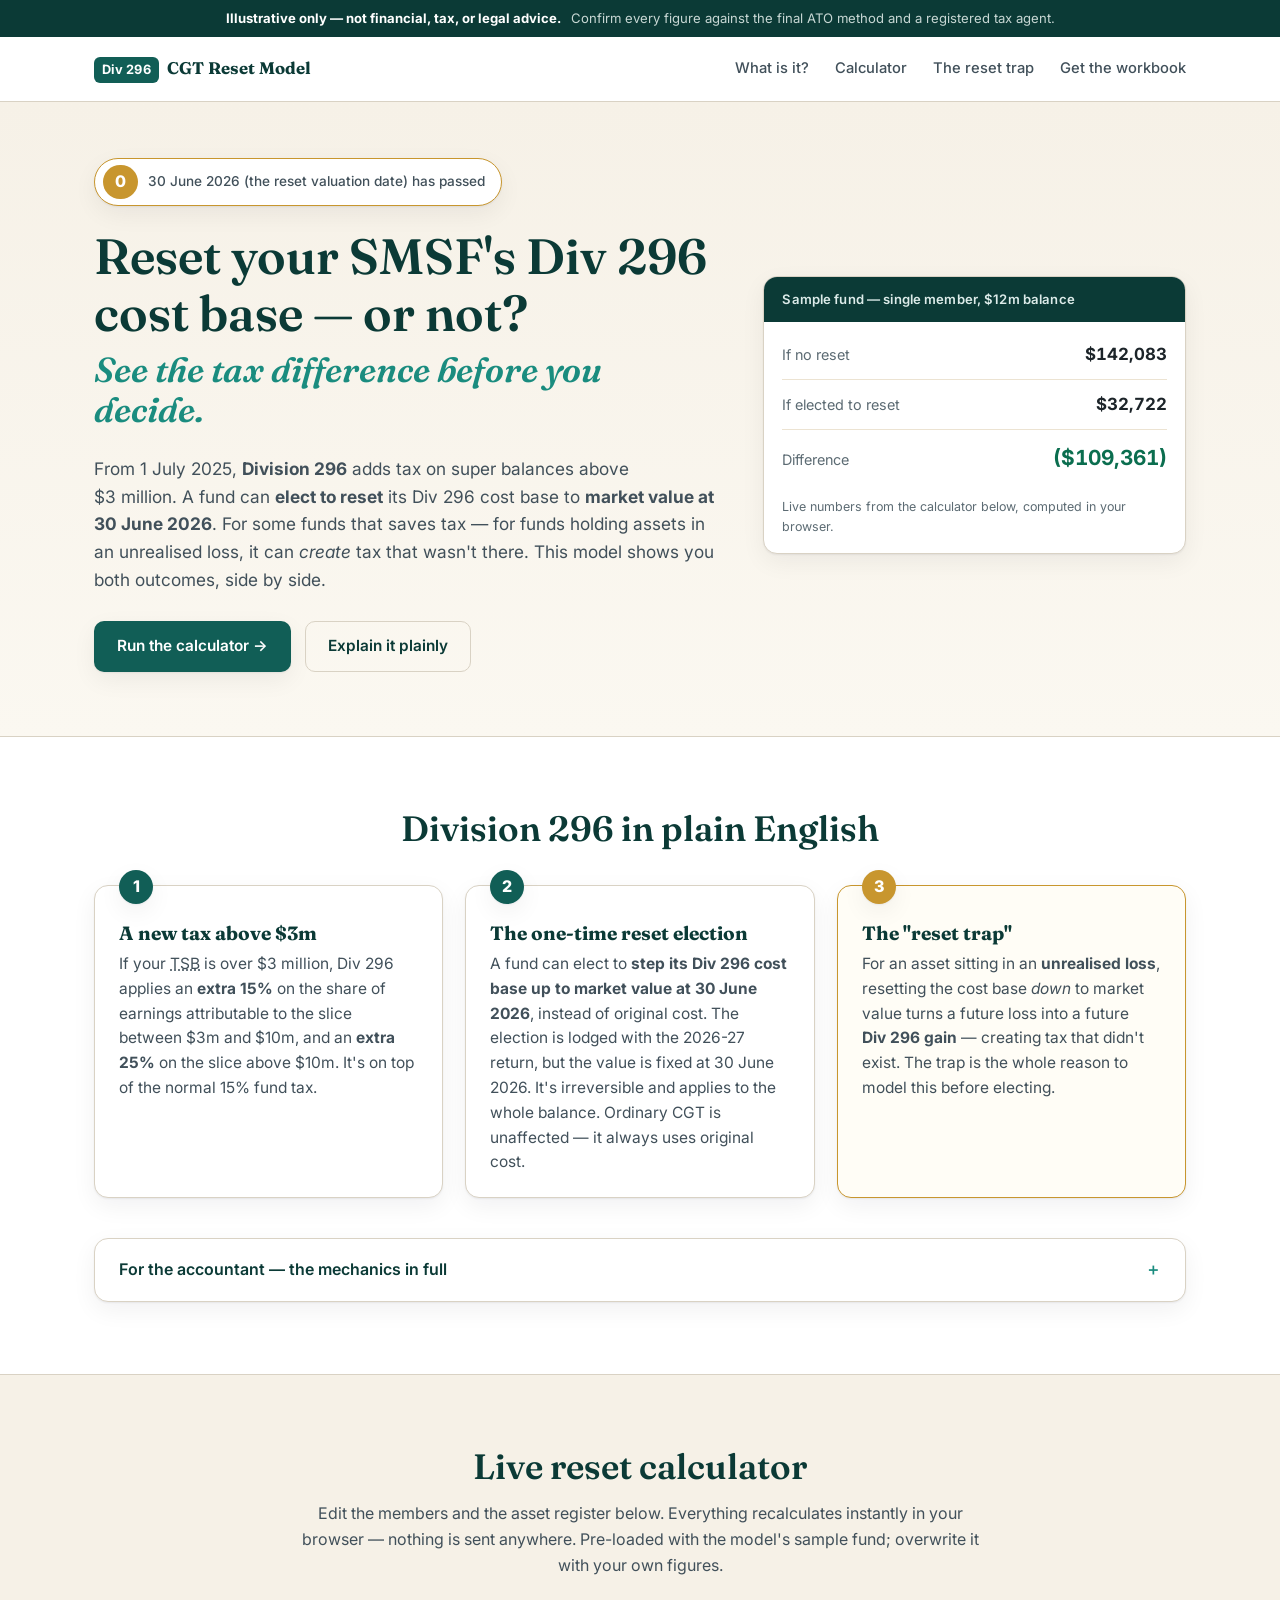
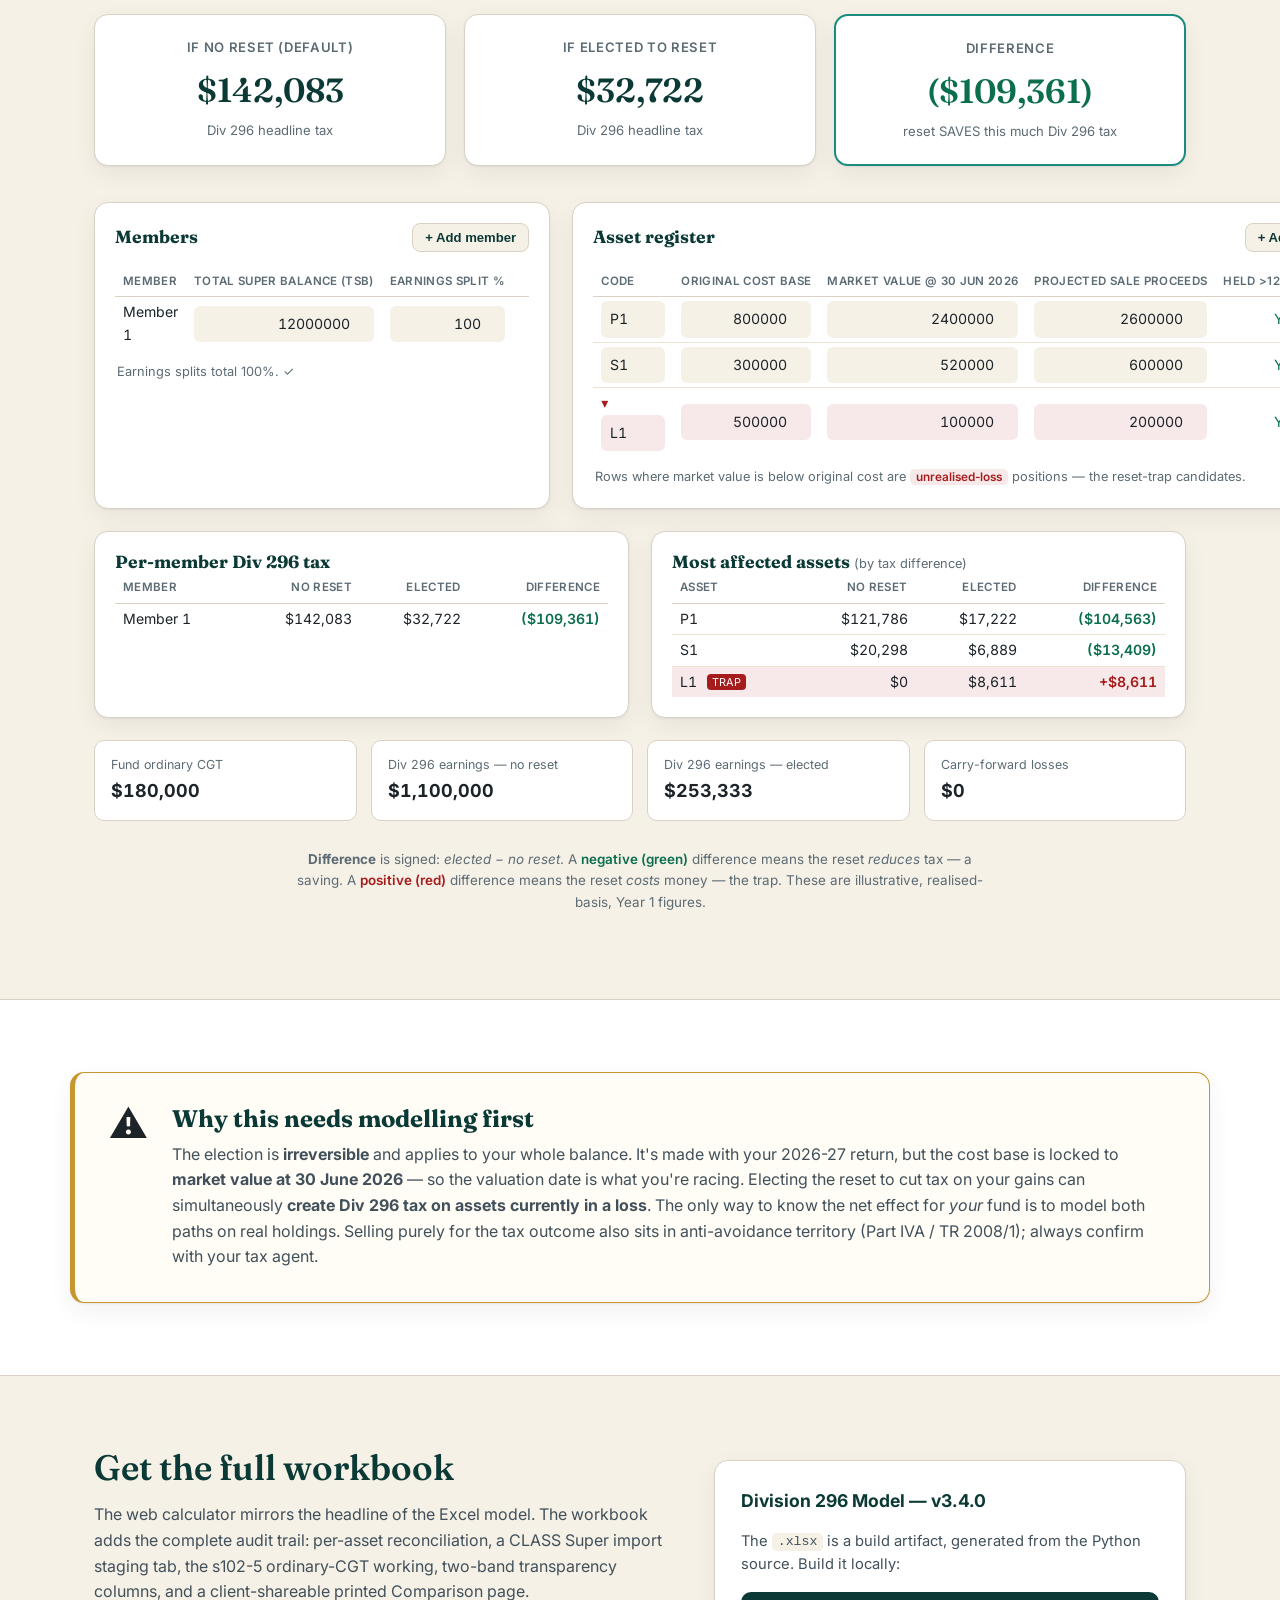
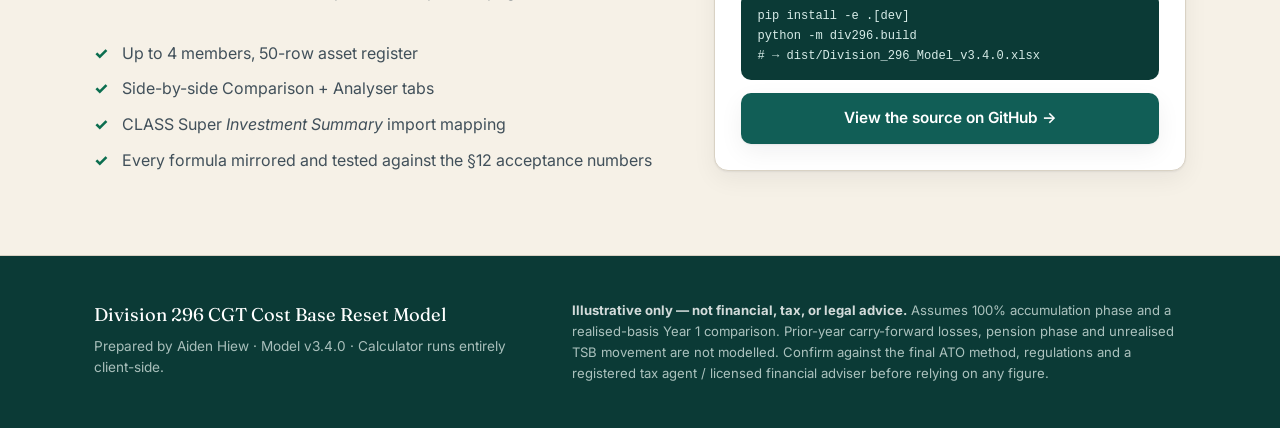
==== commit 45dbc278: "Align all copy with valuation-date framing (not an election deadline) Remove the remaining "before 3" ====
--- a/web/index.html
+++ b/web/index.html
@@ -6,7 +6,7 @@
     <title>Division 296 CGT Reset — should your SMSF elect before 30 June 2026?</title>
     <meta
       name="description"
-      content="Illustrative model for the Division 296 cost-base reset election. See, side by side, your SMSF's Div 296 tax if you reset to market value vs if you don't — before the 30 June 2026 deadline."
+      content="Illustrative model for the Division 296 cost-base reset election. See, side by side, your SMSF's Div 296 tax if you reset the cost base to 30 June 2026 market value vs if you don't, before you lodge the election with your 2026-27 return."
     />
     <link rel="preconnect" href="https://fonts.googleapis.com" />
     <link rel="preconnect" href="https://fonts.gstatic.com" crossorigin />
@@ -53,10 +53,10 @@
             </h1>
             <p class="lede">
               From 1 July 2025, <strong>Division 296</strong> adds tax on super balances above
-              $3&nbsp;million. Before 30 June 2026 a fund can <strong>elect to reset</strong> its
-              Div&nbsp;296 cost base to market value. For some funds that saves tax — for funds
-              holding assets in an unrealised loss, it can <em>create</em> tax that wasn't there.
-              This model shows you both outcomes, side by side.
+              $3&nbsp;million. A fund can <strong>elect to reset</strong> its Div&nbsp;296 cost base
+              to <strong>market value at 30 June 2026</strong>. For some funds that saves tax — for
+              funds holding assets in an unrealised loss, it can <em>create</em> tax that wasn't
+              there. This model shows you both outcomes, side by side.
             </p>
             <div class="hero-cta">
               <a class="btn btn-primary" href="#calculator">Run the calculator →</a>
@@ -95,10 +95,10 @@
               <div class="card-num">2</div>
               <h3>The one-time reset election</h3>
               <p>
-                Before 30 June 2026 a fund can elect to <strong>step its Div&nbsp;296 cost base up
-                to market value</strong> at 30 June 2026, instead of original cost. It's
-                irreversible and applies to the whole balance. Ordinary CGT is unaffected — it
-                always uses original cost.
+                A fund can elect to <strong>step its Div&nbsp;296 cost base up to market value at
+                30 June 2026</strong>, instead of original cost. The election is lodged with the
+                2026-27 return, but the value is fixed at 30 June 2026. It's irreversible and applies
+                to the whole balance. Ordinary CGT is unaffected — it always uses original cost.
               </p>
             </article>
             <article class="card card-warn">
@@ -285,15 +285,16 @@
         <div class="wrap trap-callout">
           <div class="trap-icon" aria-hidden="true">⚠</div>
           <div>
-            <h2>Why the deadline matters</h2>
+            <h2>Why this needs modelling first</h2>
             <p>
-              The election is <strong>irreversible</strong> and applies to your whole balance.
-              Electing the reset to cut tax on your gains can simultaneously
+              The election is <strong>irreversible</strong> and applies to your whole balance. It's
+              made with your 2026-27 return, but the cost base is locked to <strong>market value at
+              30 June 2026</strong> — so the valuation date is what you're racing. Electing the reset
+              to cut tax on your gains can simultaneously
               <strong>create Div&nbsp;296 tax on assets currently in a loss</strong>. The only way to
-              know the net effect for <em>your</em> fund is to model both paths on real holdings —
-              before the 30 June 2026 cut-off. Selling purely for the tax outcome also sits in
-              anti-avoidance territory (Part&nbsp;IVA / TR&nbsp;2008/1); always confirm with your tax
-              agent.
+              know the net effect for <em>your</em> fund is to model both paths on real holdings.
+              Selling purely for the tax outcome also sits in anti-avoidance territory
+              (Part&nbsp;IVA / TR&nbsp;2008/1); always confirm with your tax agent.
             </p>
           </div>
         </div>
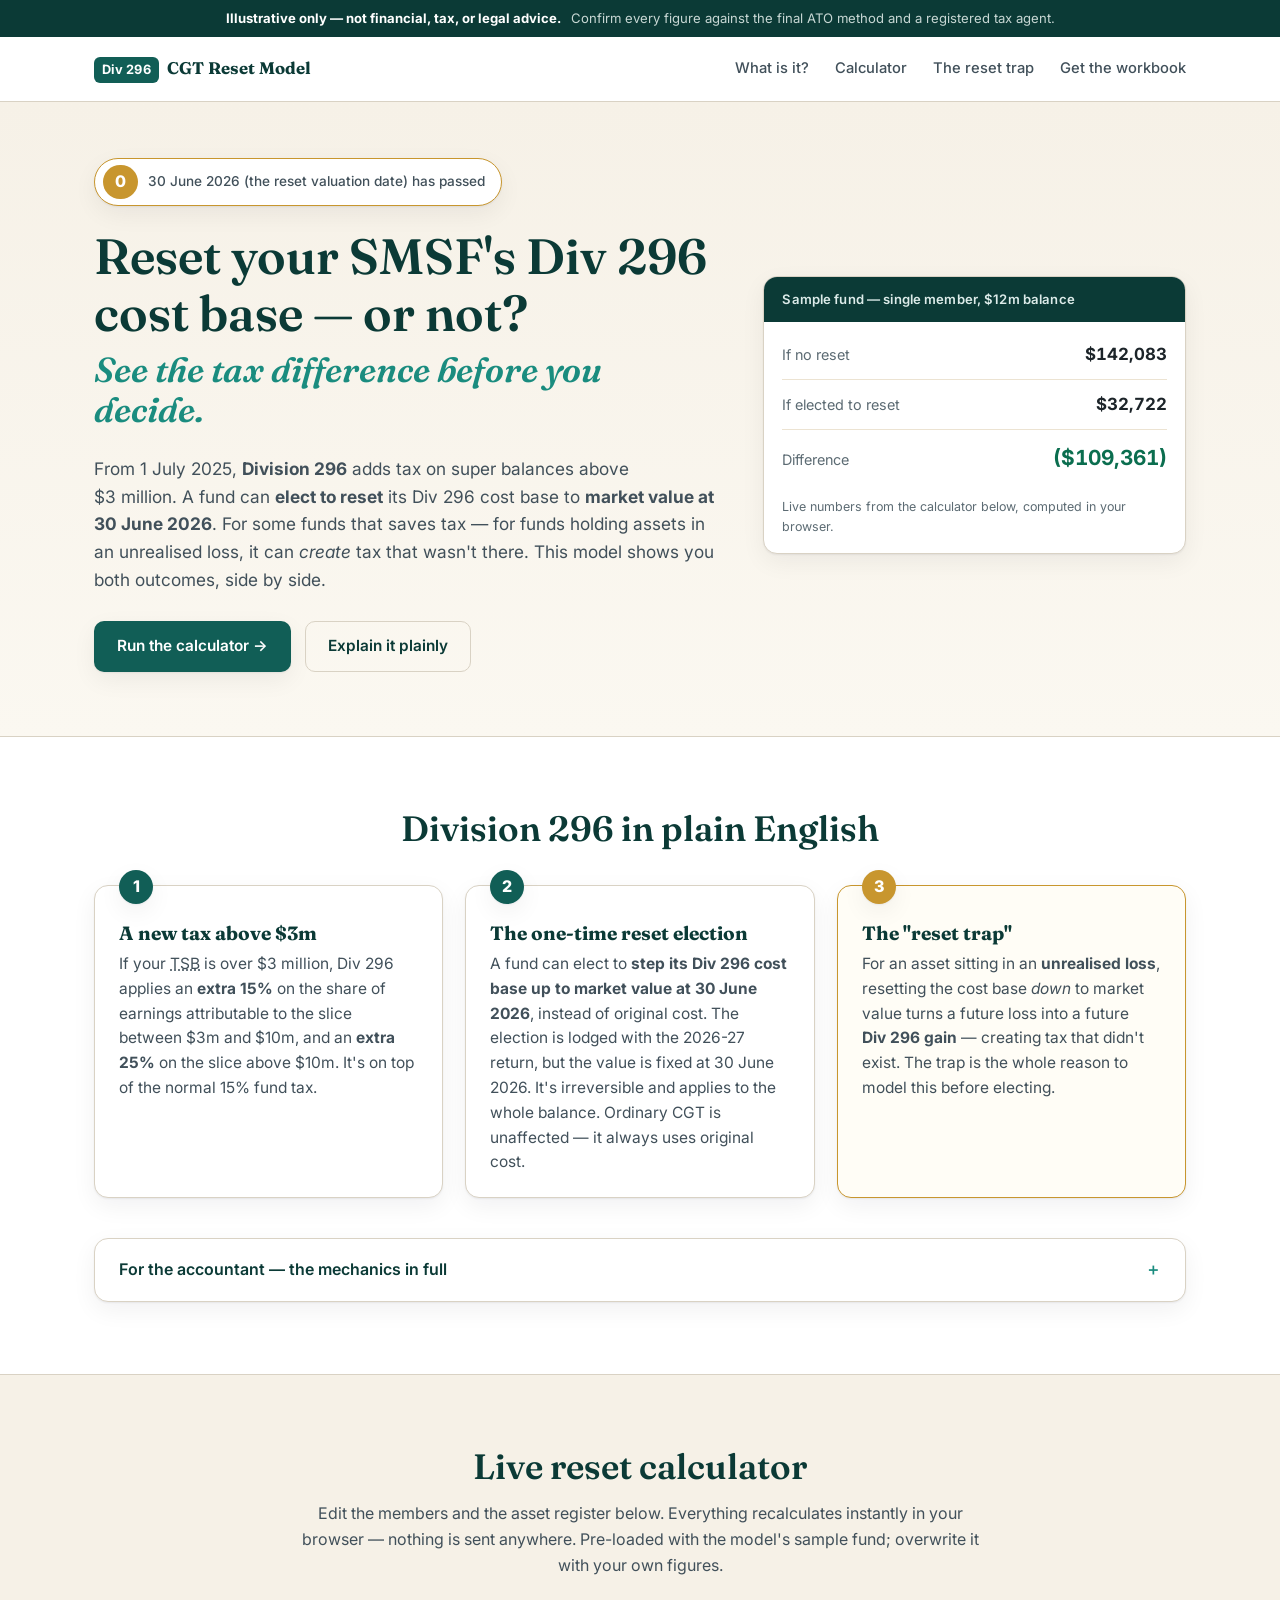
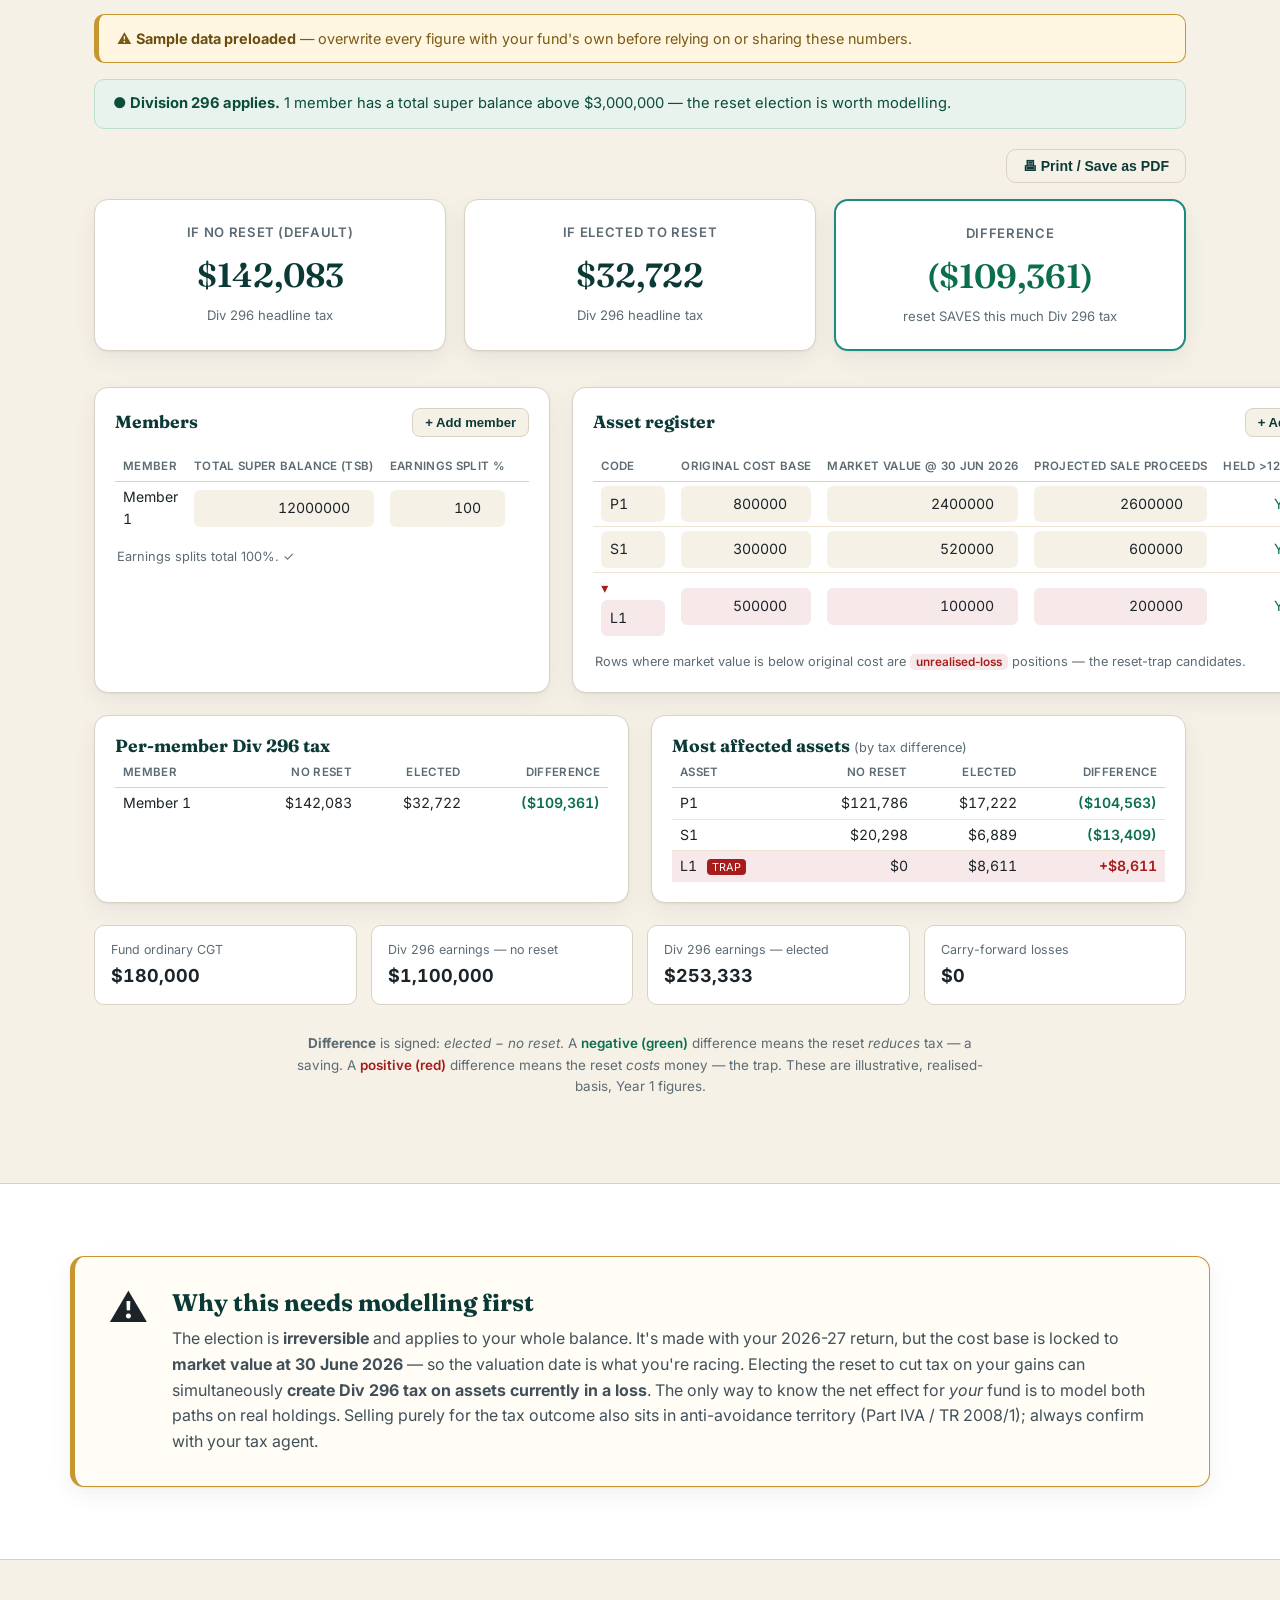
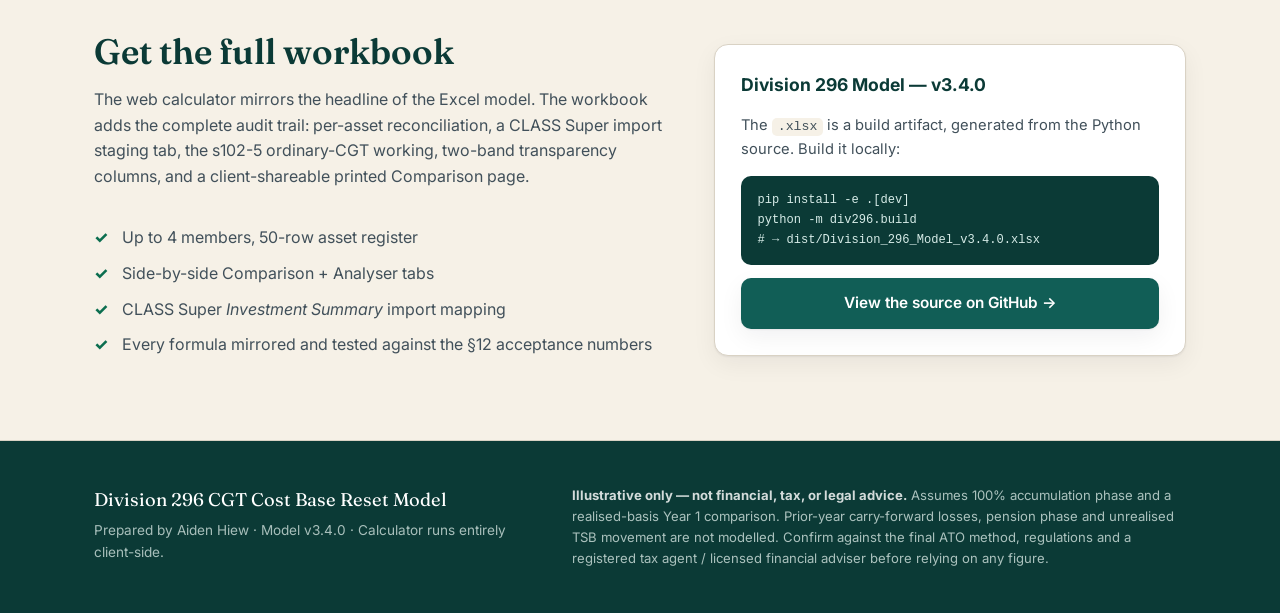
==== commit 376a8d80: "Calculator: applicability gate, sample-data badge, print tearsheet Three refinements that mirror the" ====
--- a/web/index.html
+++ b/web/index.html
@@ -3,7 +3,7 @@
   <head>
     <meta charset="UTF-8" />
     <meta name="viewport" content="width=device-width, initial-scale=1.0" />
-    <title>Division 296 CGT Reset — should your SMSF elect before 30 June 2026?</title>
+    <title>Division 296 CGT Reset — should your SMSF reset its cost base?</title>
     <meta
       name="description"
       content="Illustrative model for the Division 296 cost-base reset election. See, side by side, your SMSF's Div 296 tax if you reset the cost base to 30 June 2026 market value vs if you don't, before you lodge the election with your 2026-27 return."
@@ -159,6 +159,25 @@
             overwrite it with your own figures.
           </p>
 
+          <!-- Sample-data warning (shown while seeded P1/S1/L1 / sample TSBs remain) -->
+          <div class="sample-badge" id="sample-badge" role="alert" hidden>
+            ⚠ <strong>Sample data preloaded</strong> — overwrite every figure with your fund's own
+            before relying on or sharing these numbers.
+          </div>
+
+          <!-- Div 296 applicability gate (mirrors the workbook TSB traffic-light) -->
+          <div class="applies-banner" id="applies-banner" aria-live="polite"></div>
+
+          <!-- Print-only tearsheet header (hidden on screen, shown when printing) -->
+          <div class="print-only print-header" id="print-header"></div>
+
+          <!-- Print / PDF action -->
+          <div class="calc-actions no-print">
+            <button class="btn btn-ghost btn-sm" id="print-btn" type="button">
+              🖶 Print / Save as PDF
+            </button>
+          </div>
+
           <!-- Headline result cards -->
           <div class="result-cards" id="result-cards" aria-live="polite">
             <div class="result-card">
--- a/web/styles.css
+++ b/web/styles.css
@@ -405,7 +405,74 @@
   margin-bottom: 12px;
 }
 
-/* ── Calculator ── */
+/* ── Calculator: badge, gate, actions ── */
+.sample-badge {
+  background: #fff6e2;
+  border: 1px solid var(--gold);
+  border-left: 5px solid var(--gold);
+  border-radius: 10px;
+  padding: 12px 18px;
+  font-size: 0.9rem;
+  color: #7a5a14;
+  margin-bottom: 16px;
+}
+.sample-badge strong {
+  color: #6a4d10;
+}
+
+.applies-banner {
+  border-radius: 10px;
+  padding: 12px 18px;
+  font-size: 0.92rem;
+  margin-bottom: 20px;
+  display: none; /* shown by JS once it has a state */
+}
+.applies-banner.is-applies {
+  display: block;
+  background: var(--green-bg);
+  border: 1px solid #bcdfd1;
+  color: #0a4d39;
+}
+.applies-banner.is-clear {
+  display: block;
+  background: #eef4f8;
+  border: 1px solid #cfe0ea;
+  color: #2c5266;
+}
+.applies-banner strong {
+  font-weight: 700;
+}
+
+.calc-actions {
+  display: flex;
+  justify-content: flex-end;
+  margin-bottom: 16px;
+}
+.btn-sm {
+  padding: 8px 16px;
+  font-size: 0.88rem;
+}
+
+/* Print-only tearsheet header — hidden on screen */
+.print-only {
+  display: none;
+}
+.print-header h1 {
+  font-size: 1.4rem;
+  margin: 0 0 2px;
+}
+.print-header .ph-meta {
+  font-size: 0.85rem;
+  color: var(--slate);
+}
+.print-header .ph-illus {
+  margin-top: 8px;
+  font-weight: 700;
+  color: var(--red);
+  letter-spacing: 0.04em;
+  font-size: 0.8rem;
+}
+
 .result-cards {
   display: grid;
   grid-template-columns: repeat(3, 1fr);
@@ -797,3 +864,75 @@
   color: var(--white);
   opacity: 1;
 }
+
+/* ─────────────────────── Print tearsheet ───────────────────────
+   One clean page: just the calculator results + disclaimer. Everything
+   marked .no-print (chrome, inputs, explainer, hero, footer) drops away;
+   .print-only blocks (the tearsheet header) appear. */
+@media print {
+  @page {
+    size: A4 portrait;
+    margin: 14mm;
+  }
+  body {
+    background: #fff;
+  }
+  .disclaimer-bar,
+  .site-header,
+  .hero,
+  #explainer,
+  #trap,
+  #download,
+  .site-footer,
+  .calc-actions,
+  .panel-head .btn-mini,
+  .section-sub,
+  .calc-foot {
+    display: none !important;
+  }
+  /* Hide the editable input panels; keep only the computed output */
+  .calc-grid {
+    display: none !important;
+  }
+  .no-print {
+    display: none !important;
+  }
+  .print-only {
+    display: block;
+  }
+  .section,
+  .section-alt {
+    padding: 0 !important;
+    border: 0 !important;
+    background: #fff !important;
+  }
+  .wrap {
+    max-width: none;
+    padding: 0;
+  }
+  .section-title {
+    text-align: left;
+    font-size: 1.2rem;
+    margin: 14px 0 10px;
+  }
+  .result-cards {
+    margin: 6px 0 14px;
+    gap: 10px;
+  }
+  .result-card,
+  .panel,
+  .fund-fig {
+    box-shadow: none !important;
+    border: 1px solid #bbb !important;
+    break-inside: avoid;
+  }
+  .breakdown-grid {
+    break-inside: avoid;
+  }
+  .result-value {
+    font-size: 1.5rem;
+  }
+  a[href]::after {
+    content: "";
+  }
+}
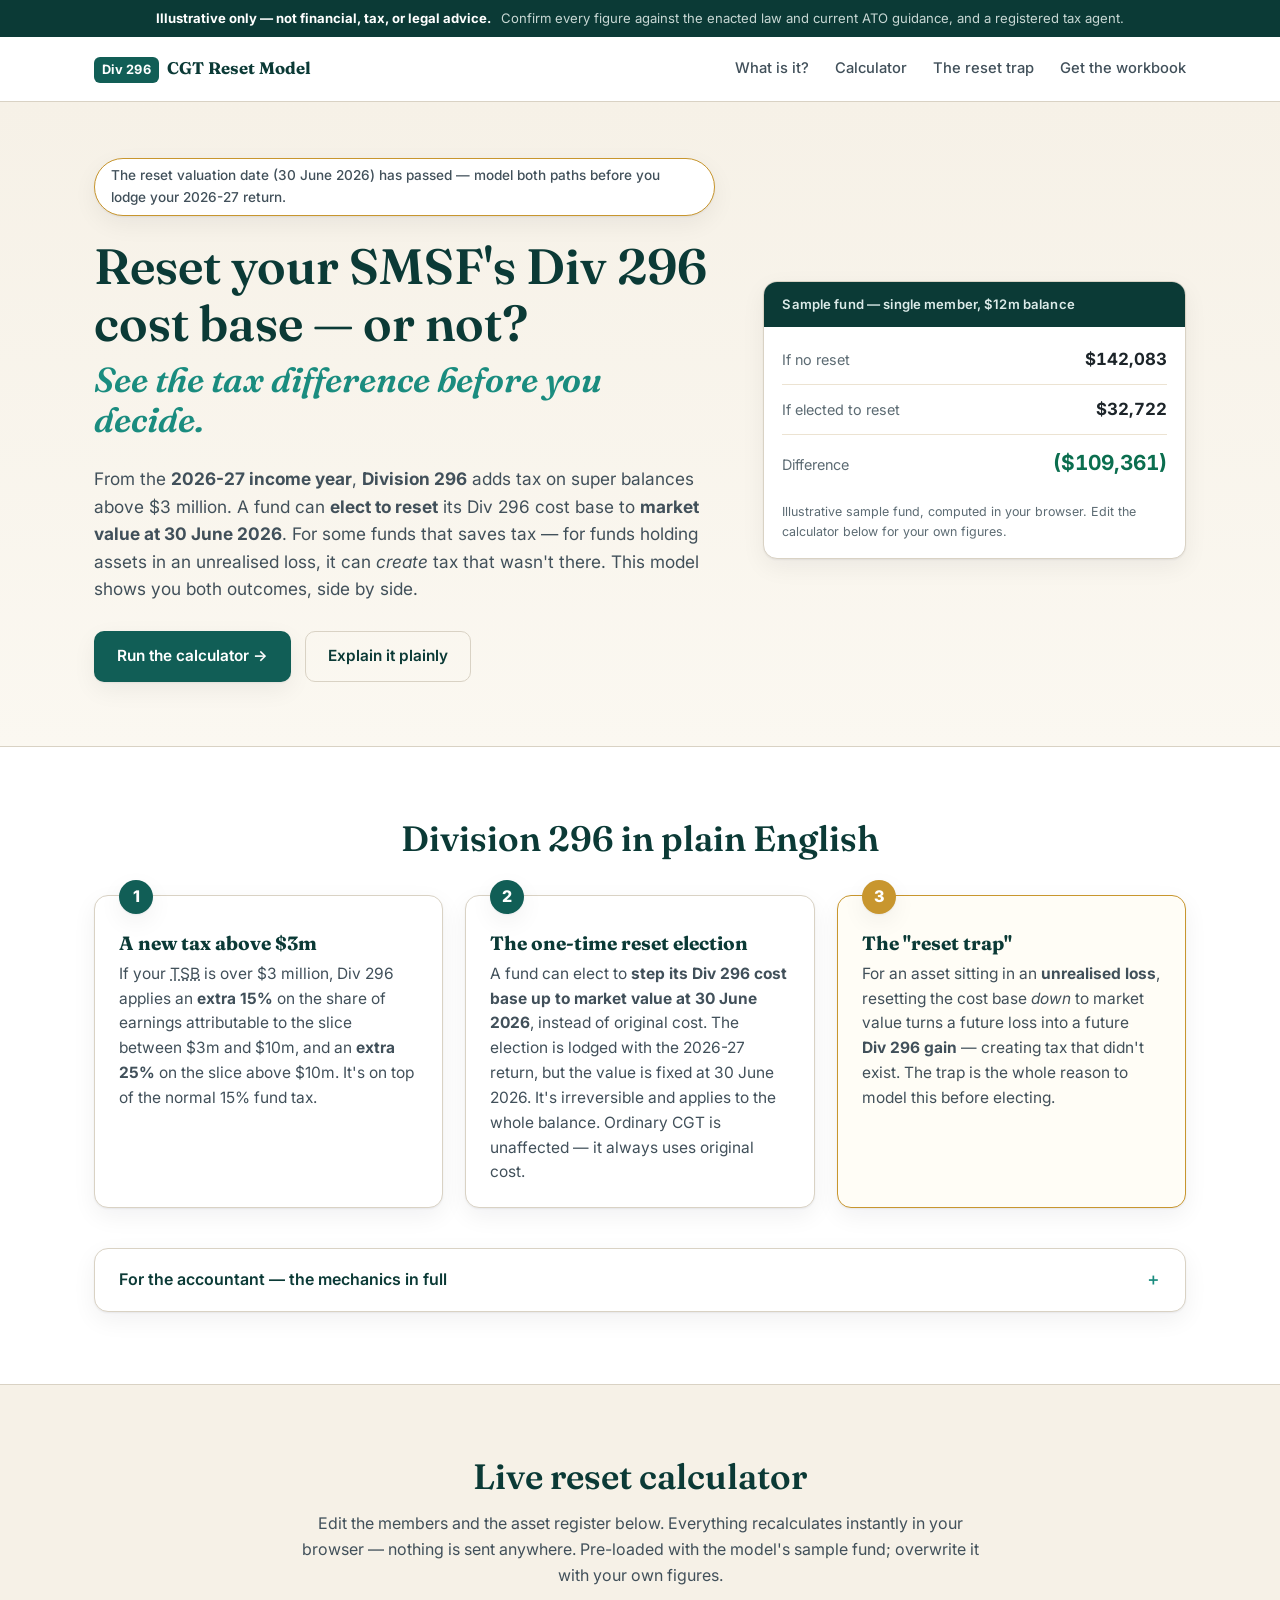
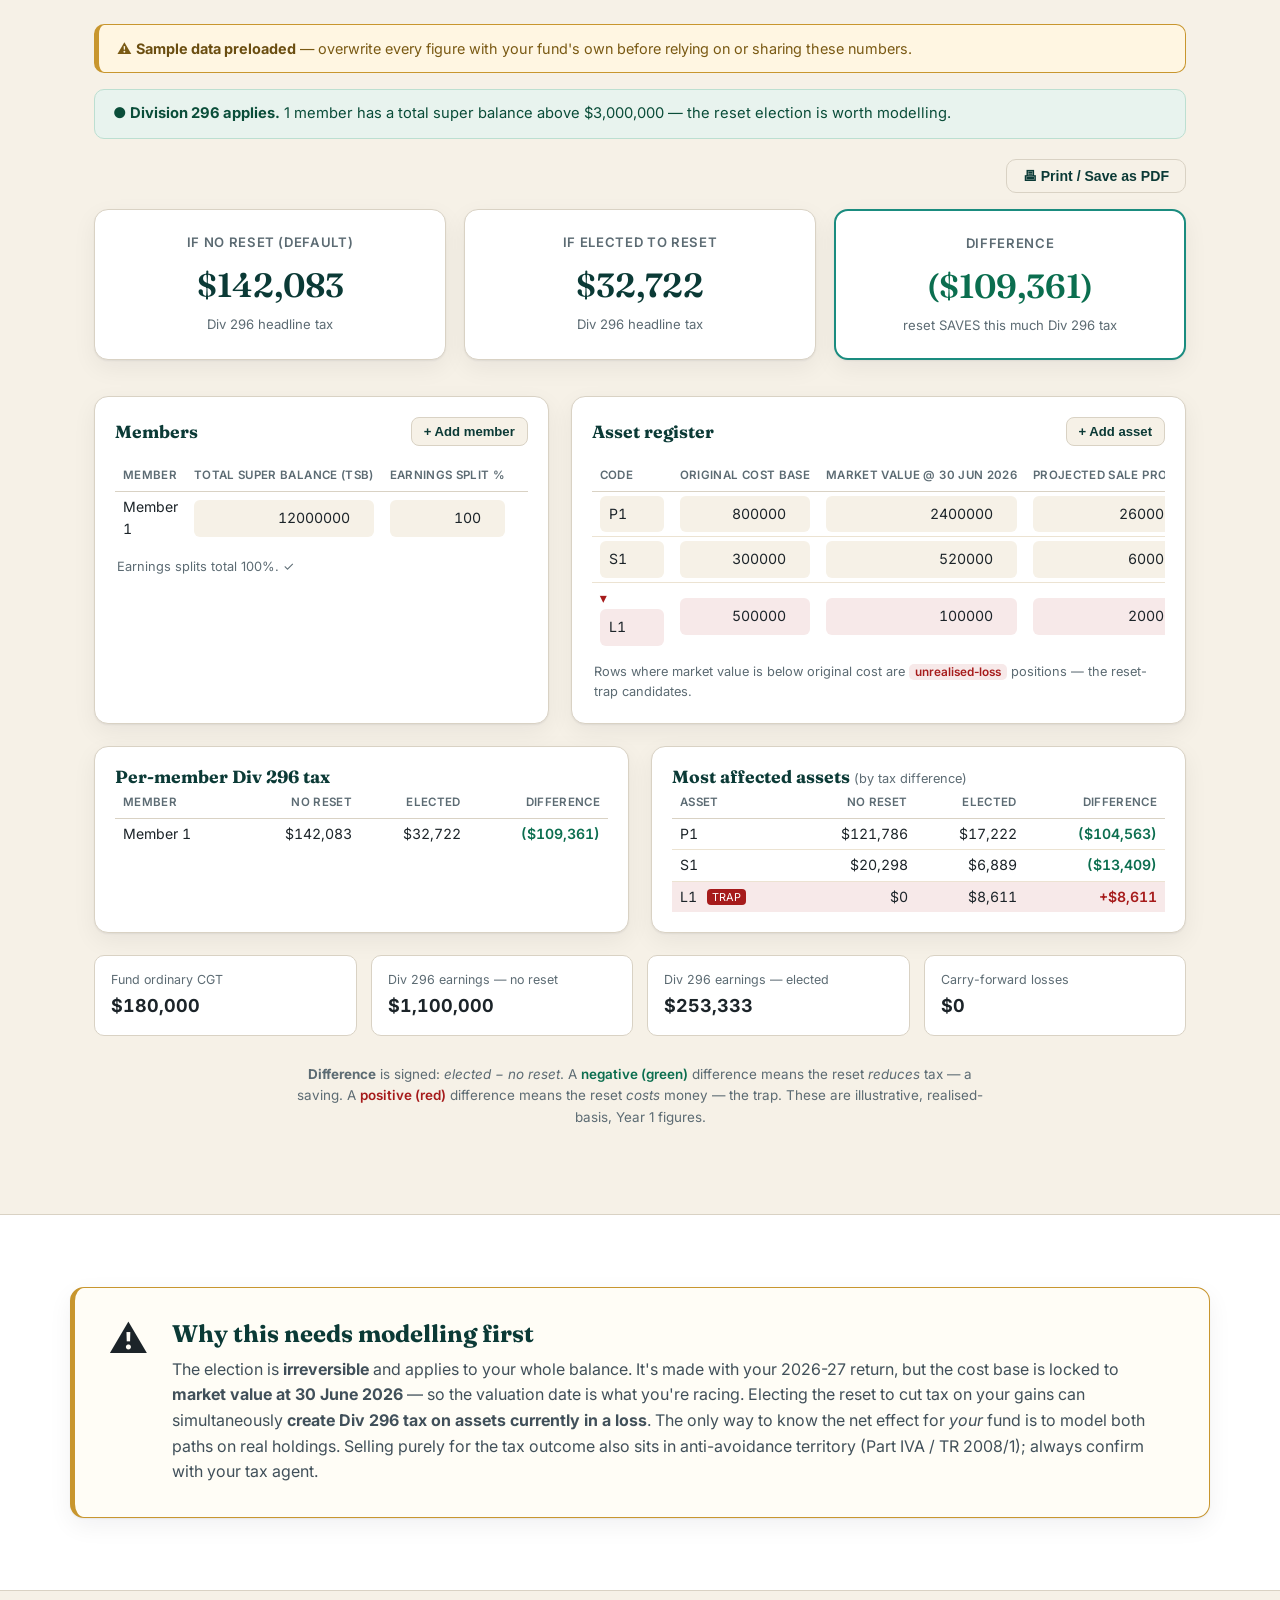
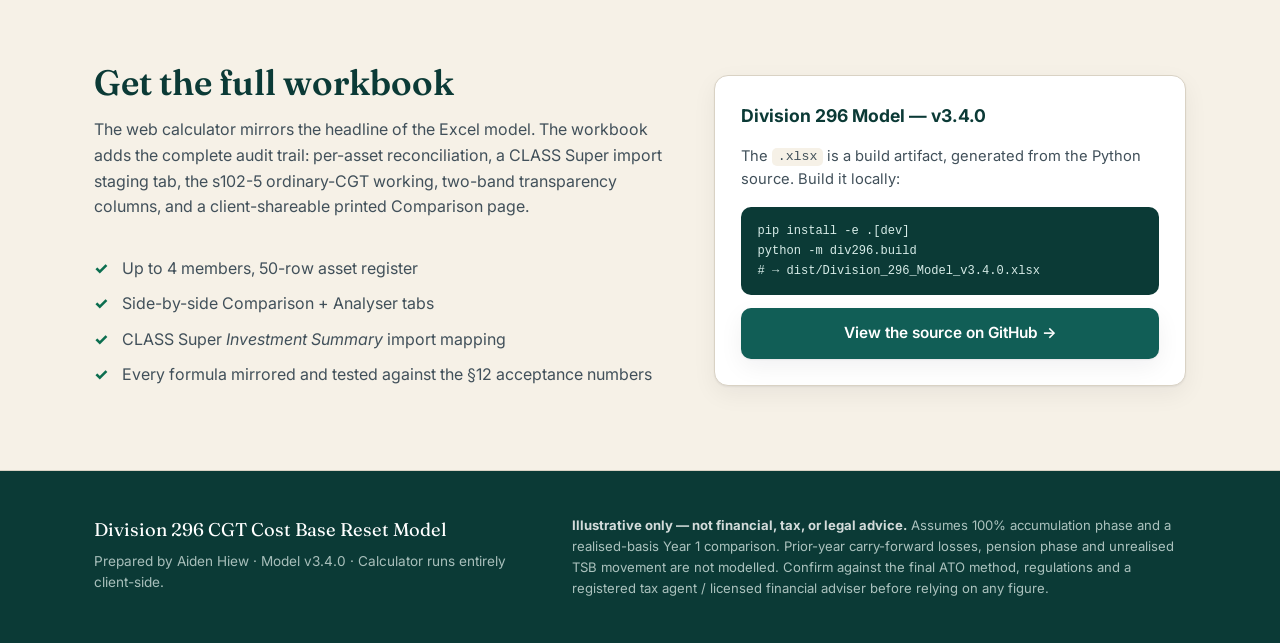
==== commit fe2f94fa: "web: fix mobile overflow (W1) + law/framing copy batch (W2) From Fable's deep web review (docs/fable" ====
--- a/web/index.html
+++ b/web/index.html
@@ -20,7 +20,7 @@
     <!-- Persistent not-advice banner — mirrors the workbook's ILLUSTRATIVE header -->
     <div class="disclaimer-bar" role="note">
       <strong>Illustrative only — not financial, tax, or legal advice.</strong>
-      <span>Confirm every figure against the final ATO method and a registered tax agent.</span>
+      <span>Confirm every figure against the enacted law and current ATO guidance, and a registered tax agent.</span>
     </div>
 
     <header class="site-header">
@@ -52,8 +52,9 @@
               <em>See the tax difference before you decide.</em>
             </h1>
             <p class="lede">
-              From 1 July 2025, <strong>Division 296</strong> adds tax on super balances above
-              $3&nbsp;million. A fund can <strong>elect to reset</strong> its Div&nbsp;296 cost base
+              From the <strong>2026-27 income year</strong>, <strong>Division 296</strong> adds tax
+              on super balances above $3&nbsp;million. A fund can <strong>elect to reset</strong> its
+              Div&nbsp;296 cost base
               to <strong>market value at 30 June 2026</strong>. For some funds that saves tax — for
               funds holding assets in an unrealised loss, it can <em>create</em> tax that wasn't
               there. This model shows you both outcomes, side by side.
@@ -66,10 +67,11 @@
           <aside class="hero-card" aria-label="Sample result">
             <div class="hero-card-head">Sample fund — single member, $12m balance</div>
             <div class="hero-card-rows" id="hero-sample">
-              <!-- filled by app.js from the §12 sample register -->
+              <!-- frozen to the §12 sample fund by app.js (stays truthful after edits) -->
             </div>
             <p class="hero-card-foot">
-              Live numbers from the calculator below, computed in your browser.
+              Illustrative sample fund, computed in your browser. Edit the calculator below for your
+              own figures.
             </p>
           </aside>
         </div>
--- a/web/styles.css
+++ b/web/styles.css
@@ -186,6 +186,14 @@
   min-width: 34px;
   text-align: center;
 }
+/* Past the valuation date the day-counter is dead; hide it and let the chip
+   read as an actionable framing pill. (Fable FINDINGS_WEB W2.) */
+.countdown--past {
+  padding-left: 16px;
+}
+.countdown--past .countdown-num {
+  display: none;
+}
 .hero-copy h1 {
   font-size: clamp(2rem, 4.4vw, 3.1rem);
   font-weight: 600;
@@ -538,6 +546,14 @@
     grid-template-columns: 1fr;
   }
 }
+/* Grid items default to min-width:auto (their content's min-content width), so
+   a wide table forces the panel — and the whole page — to overflow sideways on
+   narrow screens. min-width:0 lets the panel shrink so the inner .table-scroll
+   engages as designed. (Fable review FINDINGS_WEB W1: 442px mobile overflow.) */
+.calc-grid > .panel,
+.breakdown-grid > .panel {
+  min-width: 0;
+}
 .panel {
   background: var(--white);
   border: 1px solid var(--line);
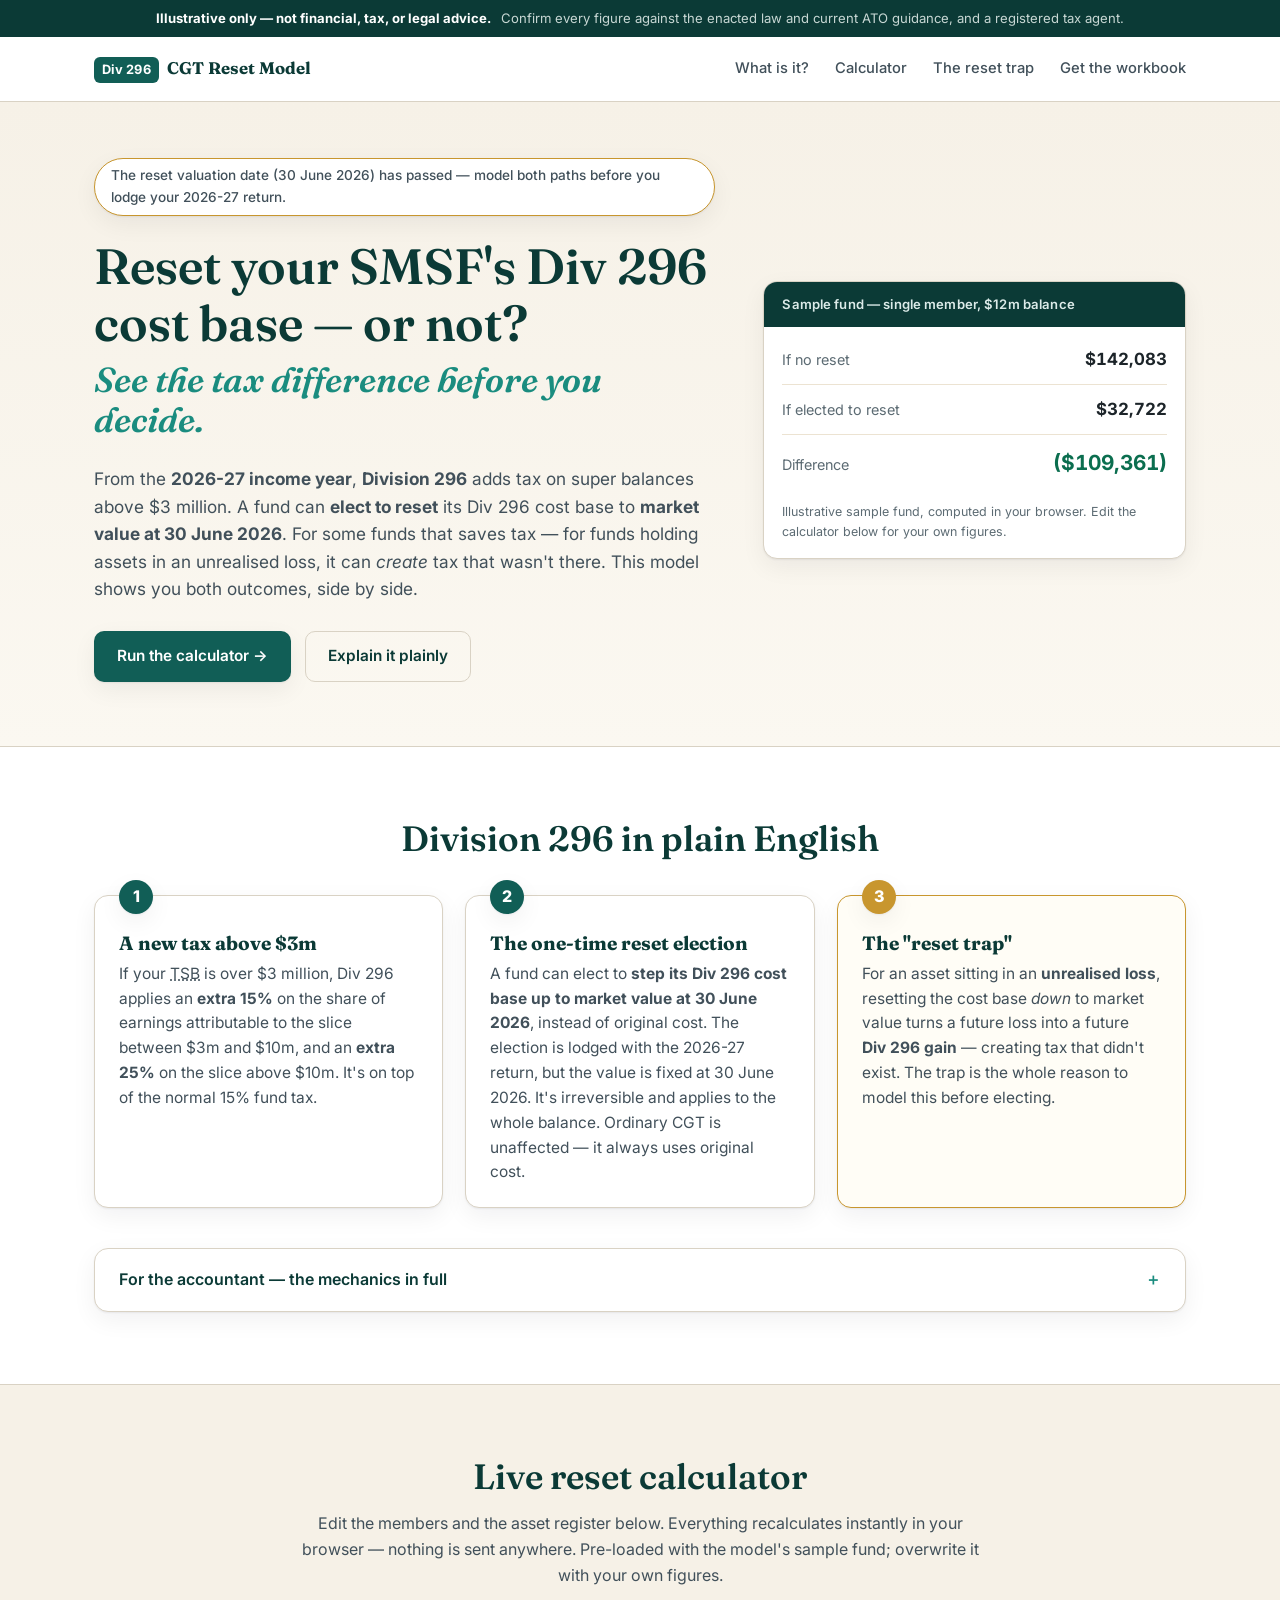
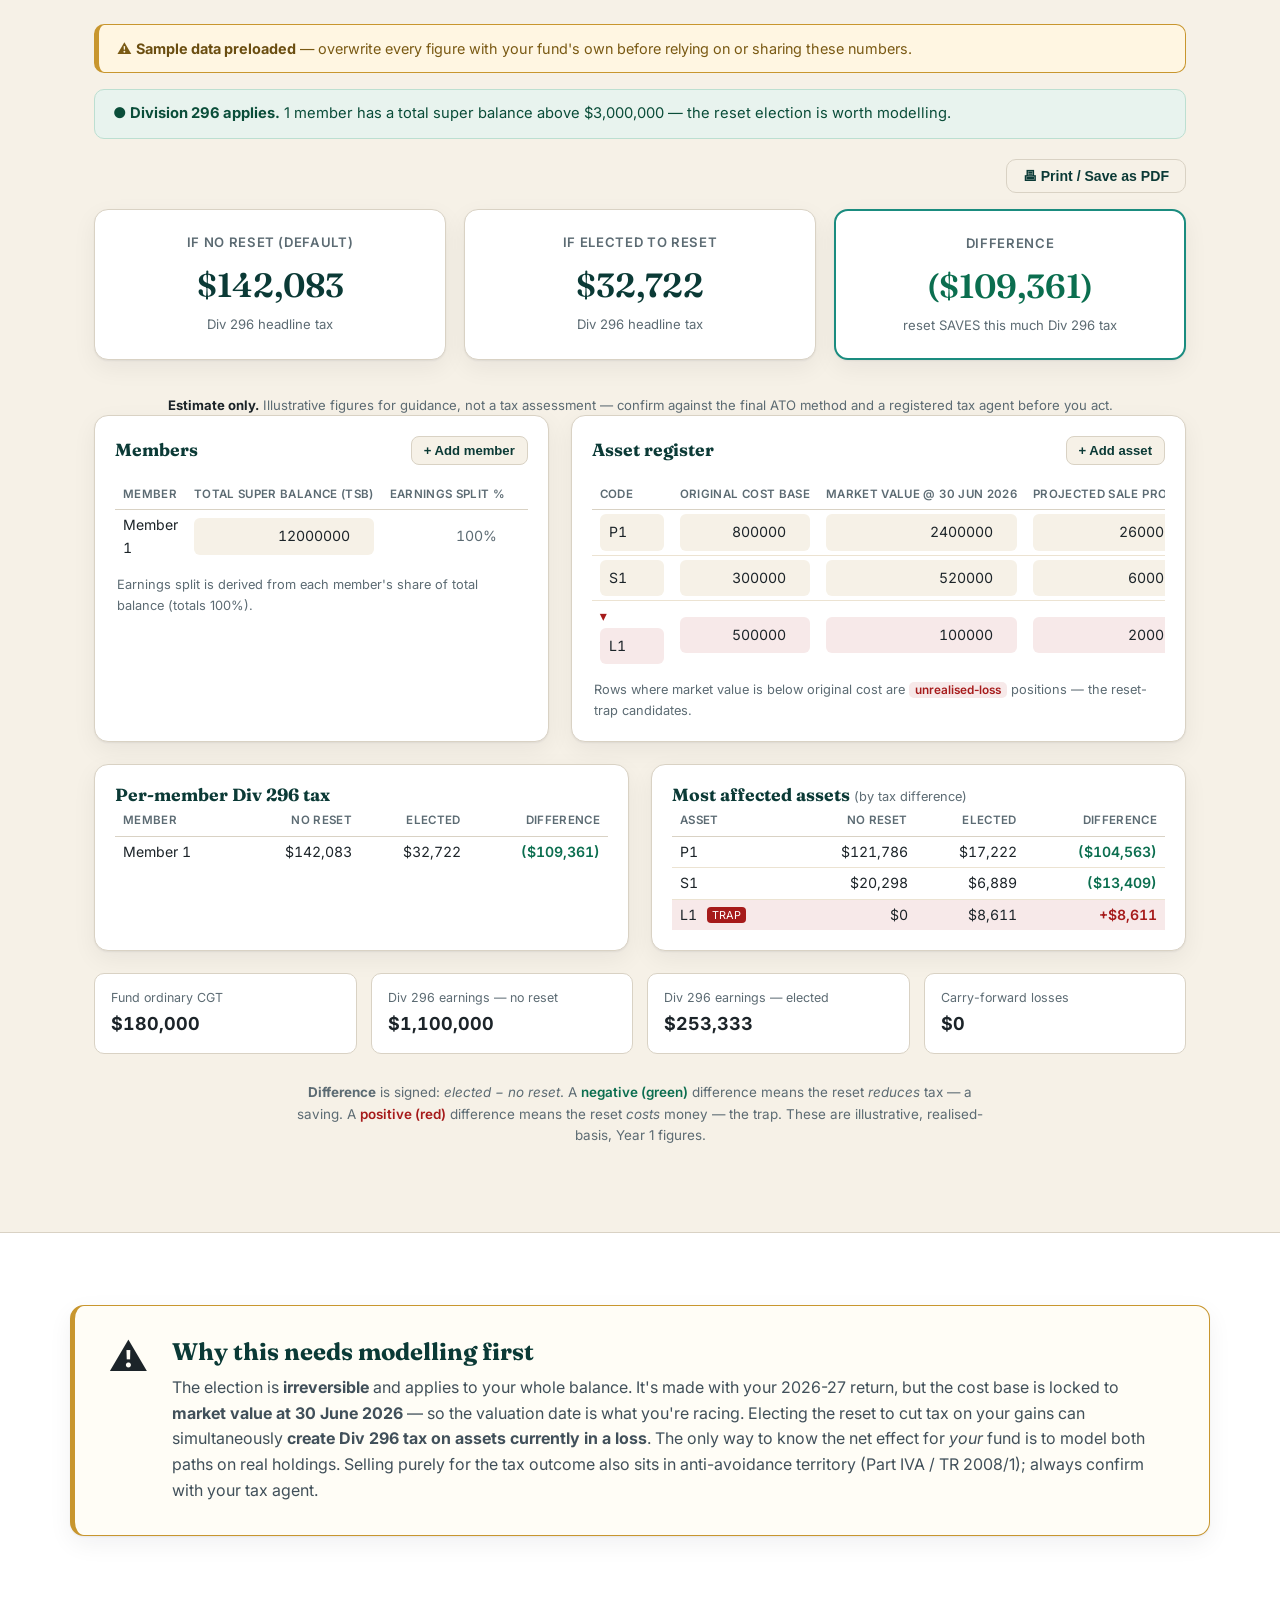
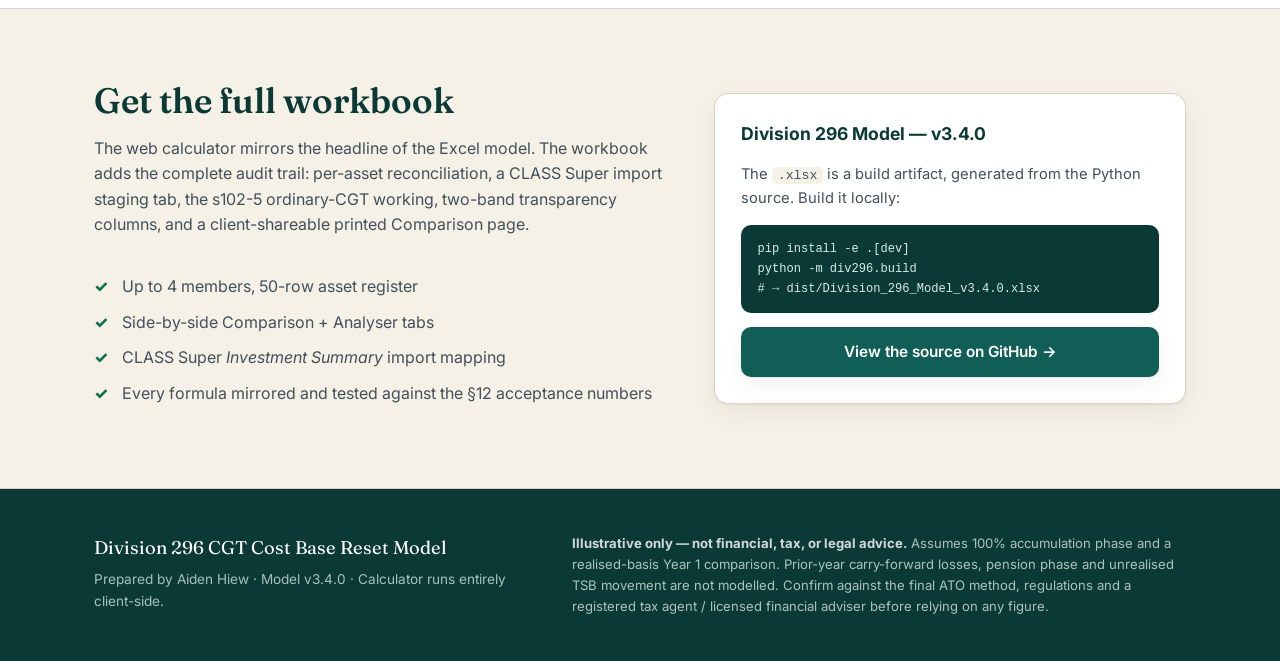
==== commit cf43fd97: "docs(web): add "Estimate only" caption under the headline result figures The result cards (If no res" ====
--- a/web/index.html
+++ b/web/index.html
@@ -199,6 +199,12 @@
             </div>
           </div>
 
+          <p class="result-disclaimer" role="note">
+            <strong>Estimate only.</strong> Illustrative figures for guidance, not a tax
+            assessment — confirm against the final ATO method and a registered tax agent
+            before you act.
+          </p>
+
           <div class="calc-grid">
             <!-- Members -->
             <div class="panel">
--- a/web/styles.css
+++ b/web/styles.css
@@ -529,6 +529,17 @@
 .result-value.pos {
   color: var(--red);
 }
+/* Estimate-only caption directly under the headline figures. */
+.result-disclaimer {
+  margin: 12px 0 0;
+  font-size: 0.82rem;
+  line-height: 1.4;
+  color: var(--muted);
+  text-align: center;
+}
+.result-disclaimer strong {
+  color: var(--ink);
+}
 
 .calc-grid,
 .breakdown-grid {
@@ -652,6 +663,15 @@
   border-color: var(--teal-500);
   background: var(--white);
 }
+/* Earnings split is derived (read-only), not entered — render it muted and
+   right-aligned so it reads as an output beside the editable balance. */
+.split-derived {
+  display: block;
+  text-align: right;
+  padding: 6px 8px;
+  color: var(--muted);
+  font-variant-numeric: tabular-nums;
+}
 .data-table tr.loss-row input {
   background: var(--red-bg);
 }
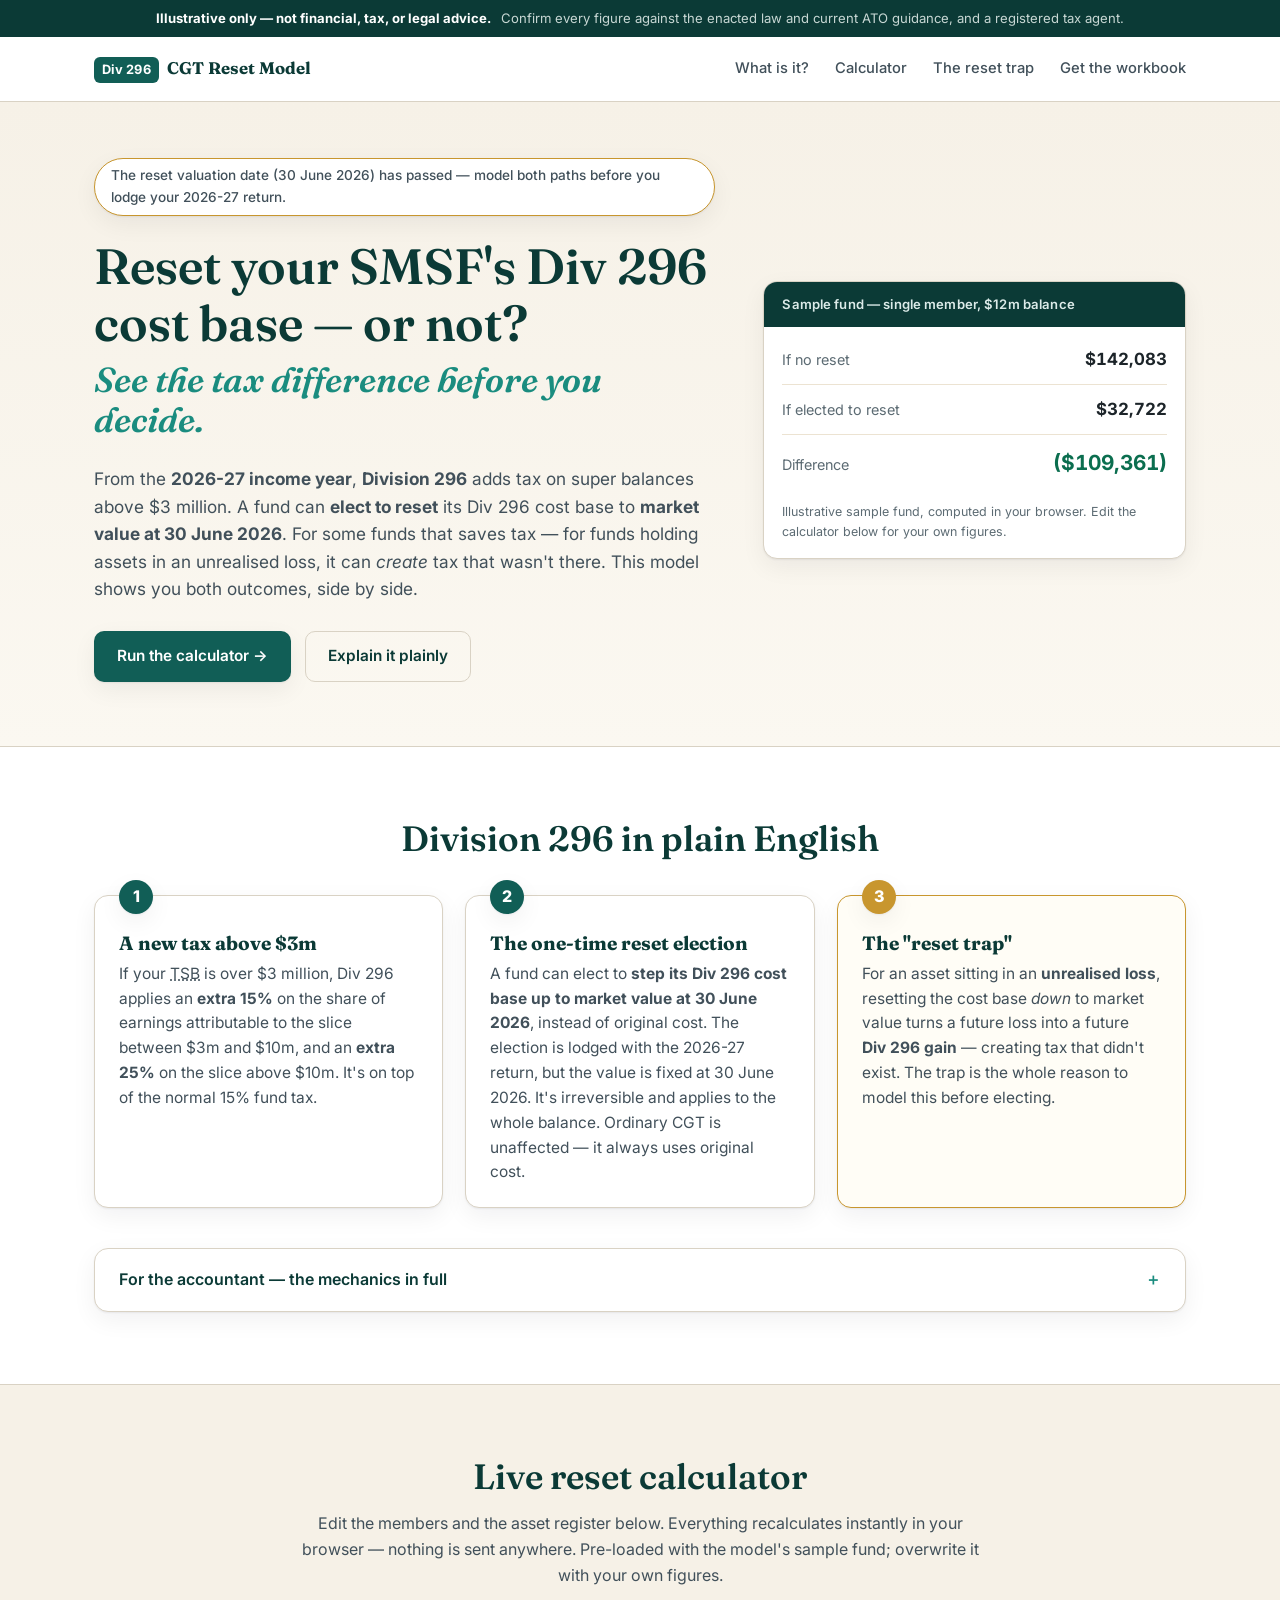
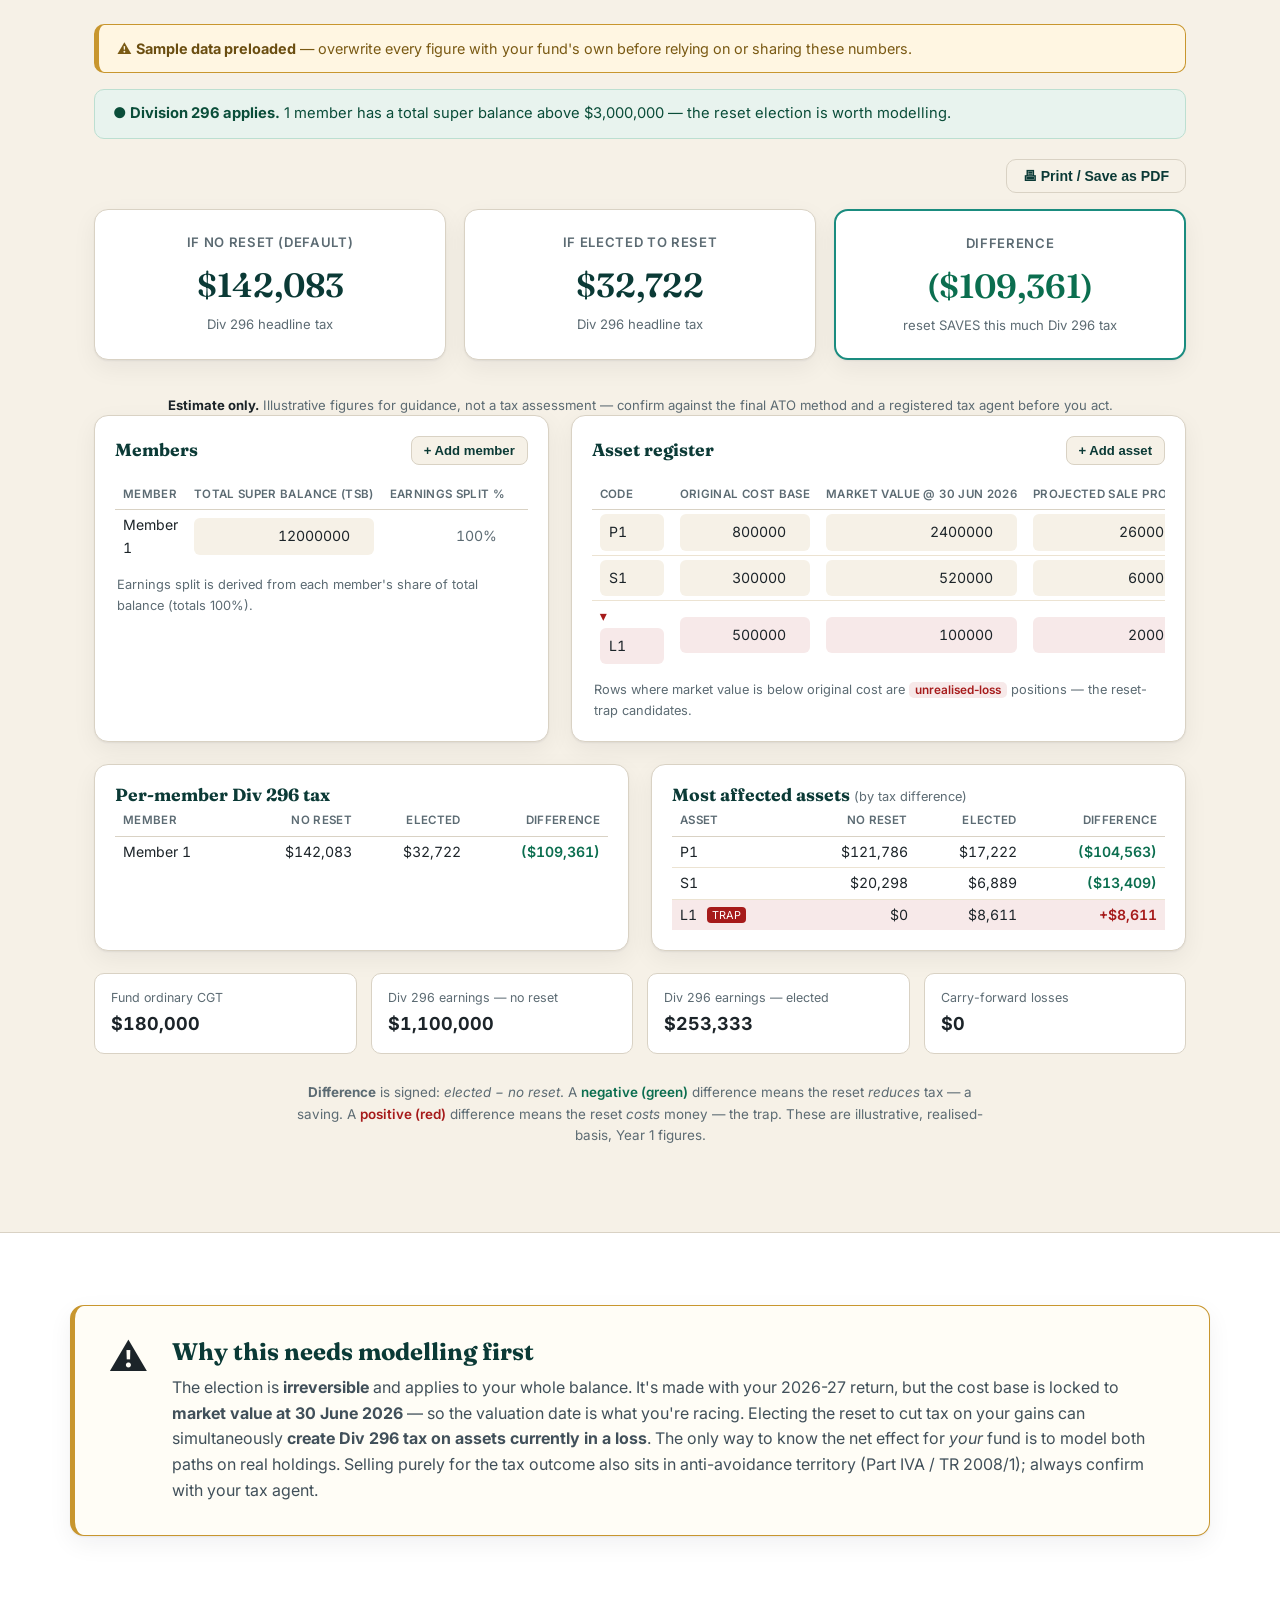
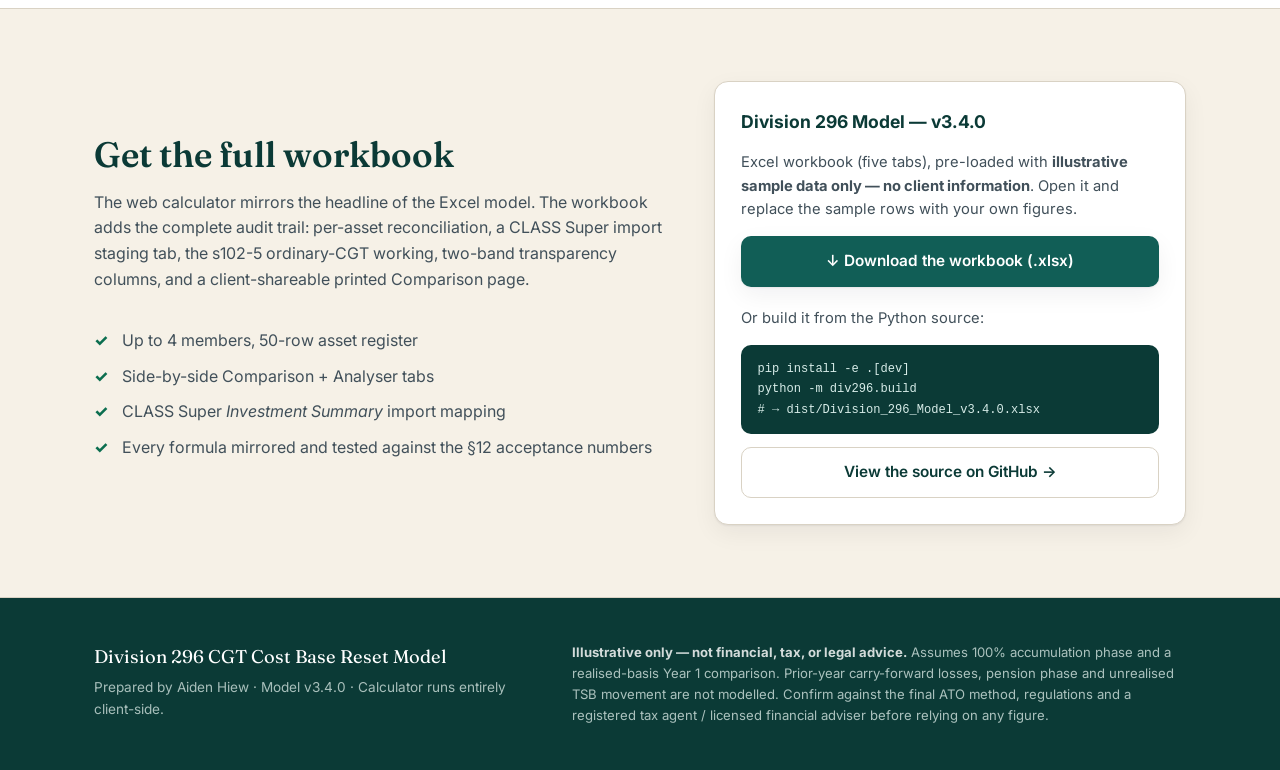
==== commit 4104973a: "web: real workbook download button → v3.4.0 Release asset The "Get the full workbook" card previousl" ====
--- a/web/index.html
+++ b/web/index.html
@@ -348,15 +348,23 @@
           <aside class="download-card">
             <div class="download-version" id="download-version">Division 296 Model — v3.4.0</div>
             <p>
-              The <code>.xlsx</code> is a build artifact, generated from the Python source. Build it
-              locally:
-            </p>
+              Excel workbook (five tabs), pre-loaded with
+              <strong>illustrative sample data only — no client information</strong>. Open it and
+              replace the sample rows with your own figures.
+            </p>
+            <a
+              class="btn btn-primary btn-block"
+              href="https://github.com/AidenHiew/div296_cgt_reset/releases/download/v3.4.0/Division_296_Model_v3.4.0.xlsx"
+              download
+              >↓ Download the workbook (.xlsx)</a
+            >
+            <p class="download-alt">Or build it from the Python source:</p>
             <pre><code>pip install -e .[dev]
 python -m div296.build
 # → dist/Division_296_Model_v3.4.0.xlsx</code></pre>
             <a
-              class="btn btn-primary btn-block"
-              href="https://github.com/aidenhiew/div296_cgt_reset"
+              class="btn btn-ghost btn-block"
+              href="https://github.com/AidenHiew/div296_cgt_reset"
               >View the source on GitHub →</a
             >
           </aside>
--- a/web/styles.css
+++ b/web/styles.css
@@ -863,6 +863,11 @@
   padding: 0;
   color: inherit;
 }
+.download-alt {
+  margin-top: 20px;
+  font-size: 0.86rem;
+  color: var(--slate);
+}
 
 /* ── Footer ── */
 .site-footer {
